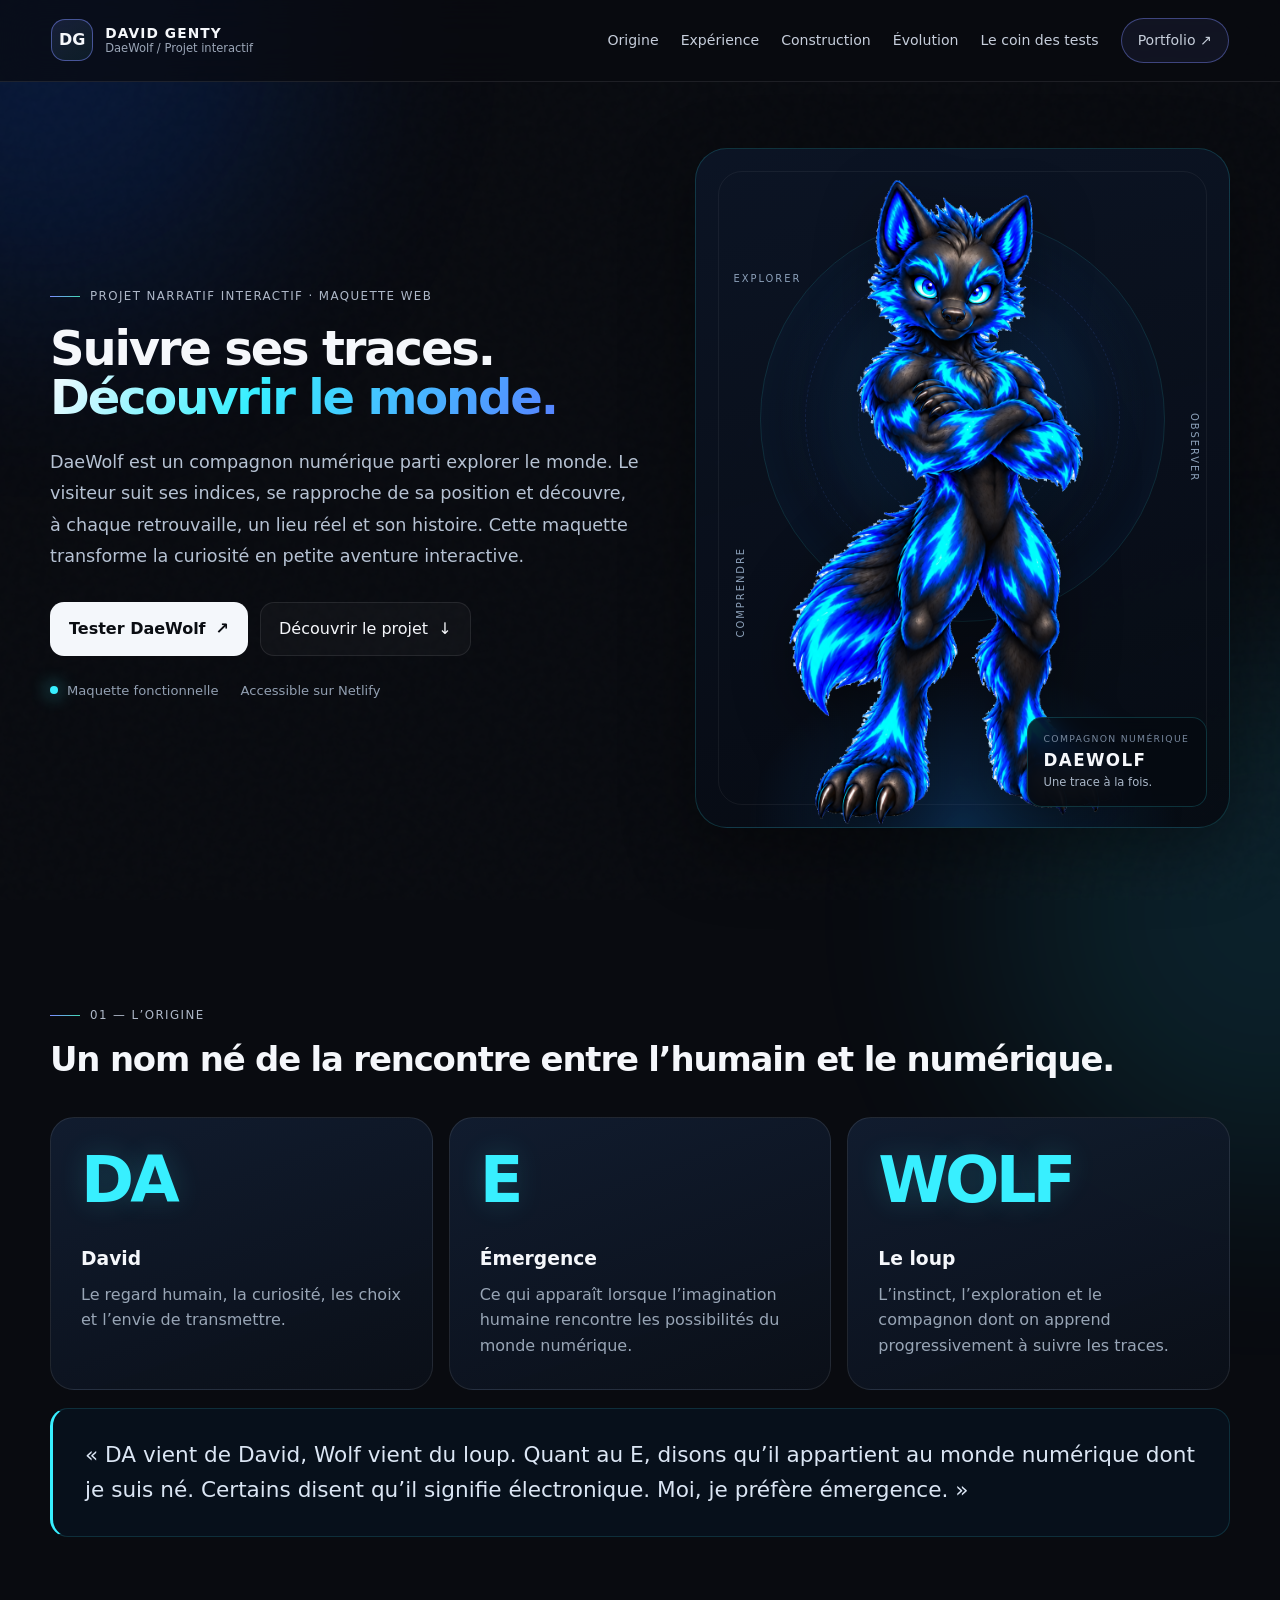
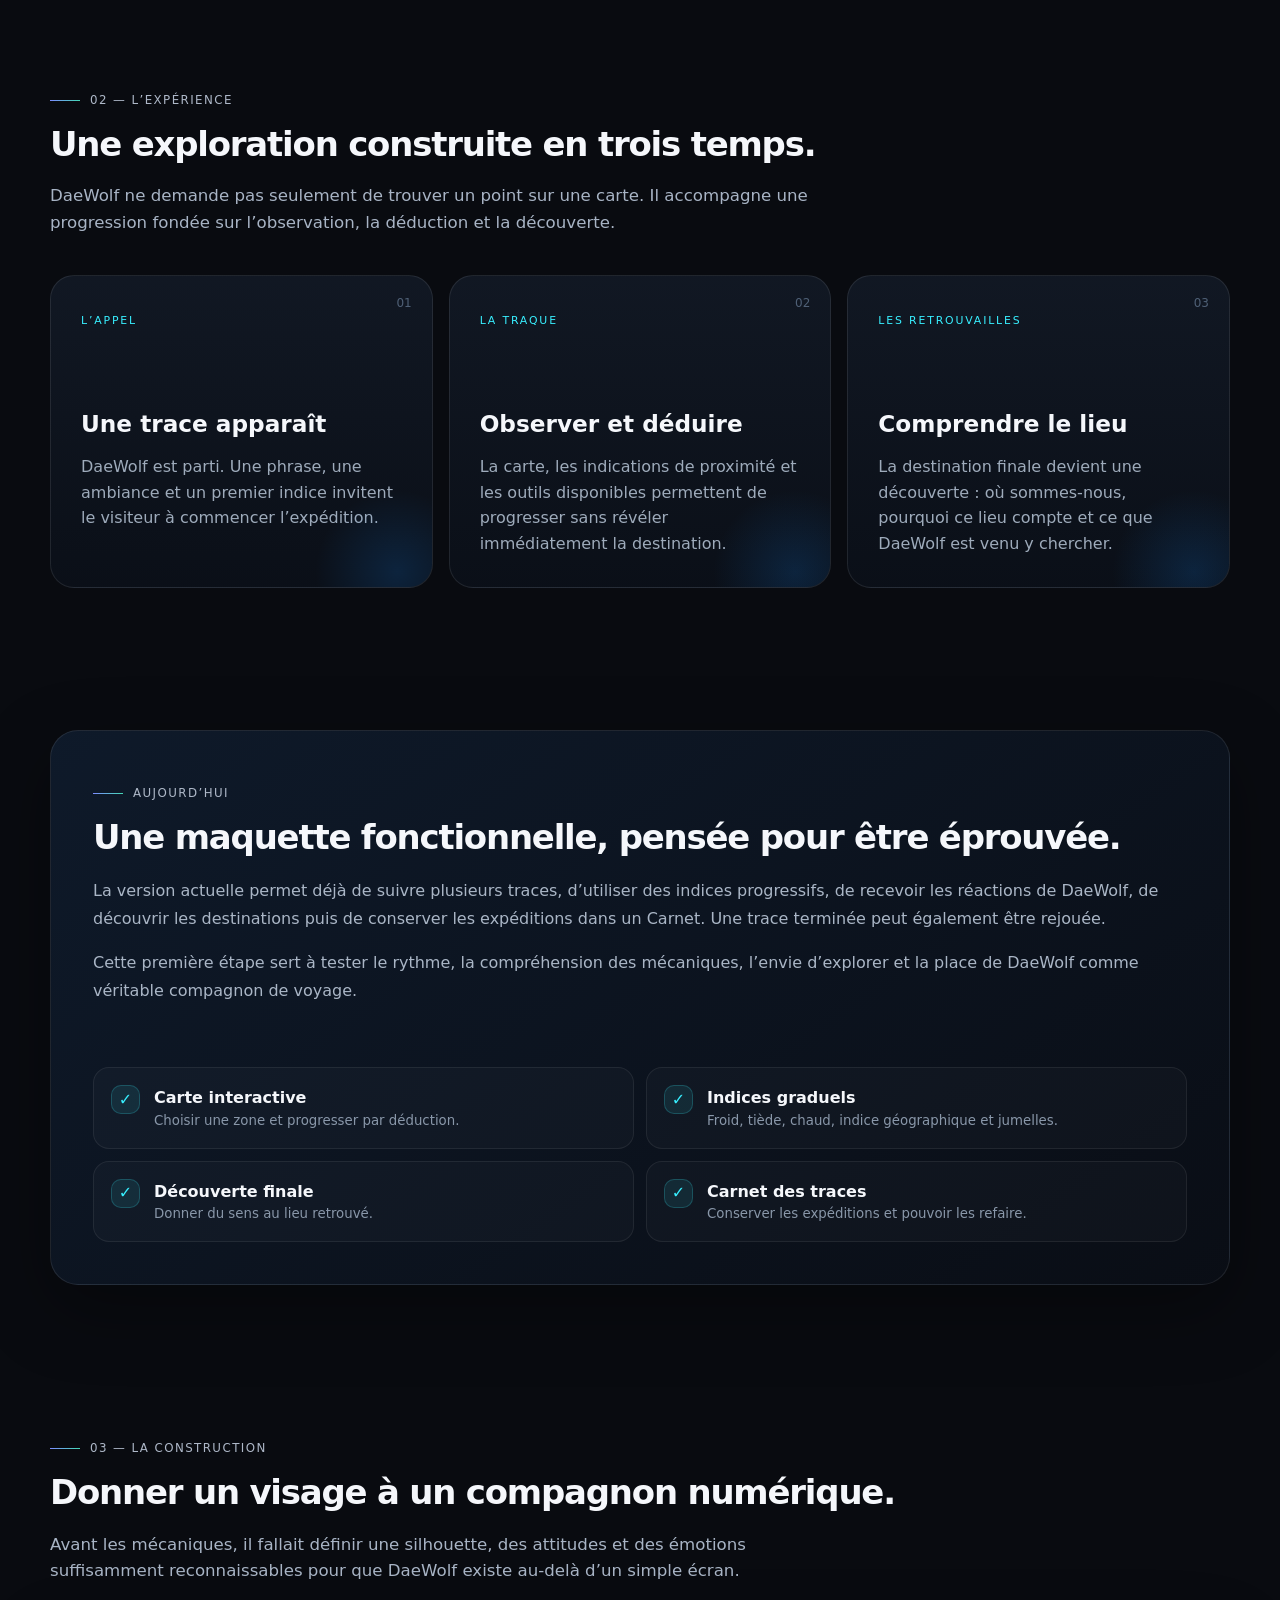
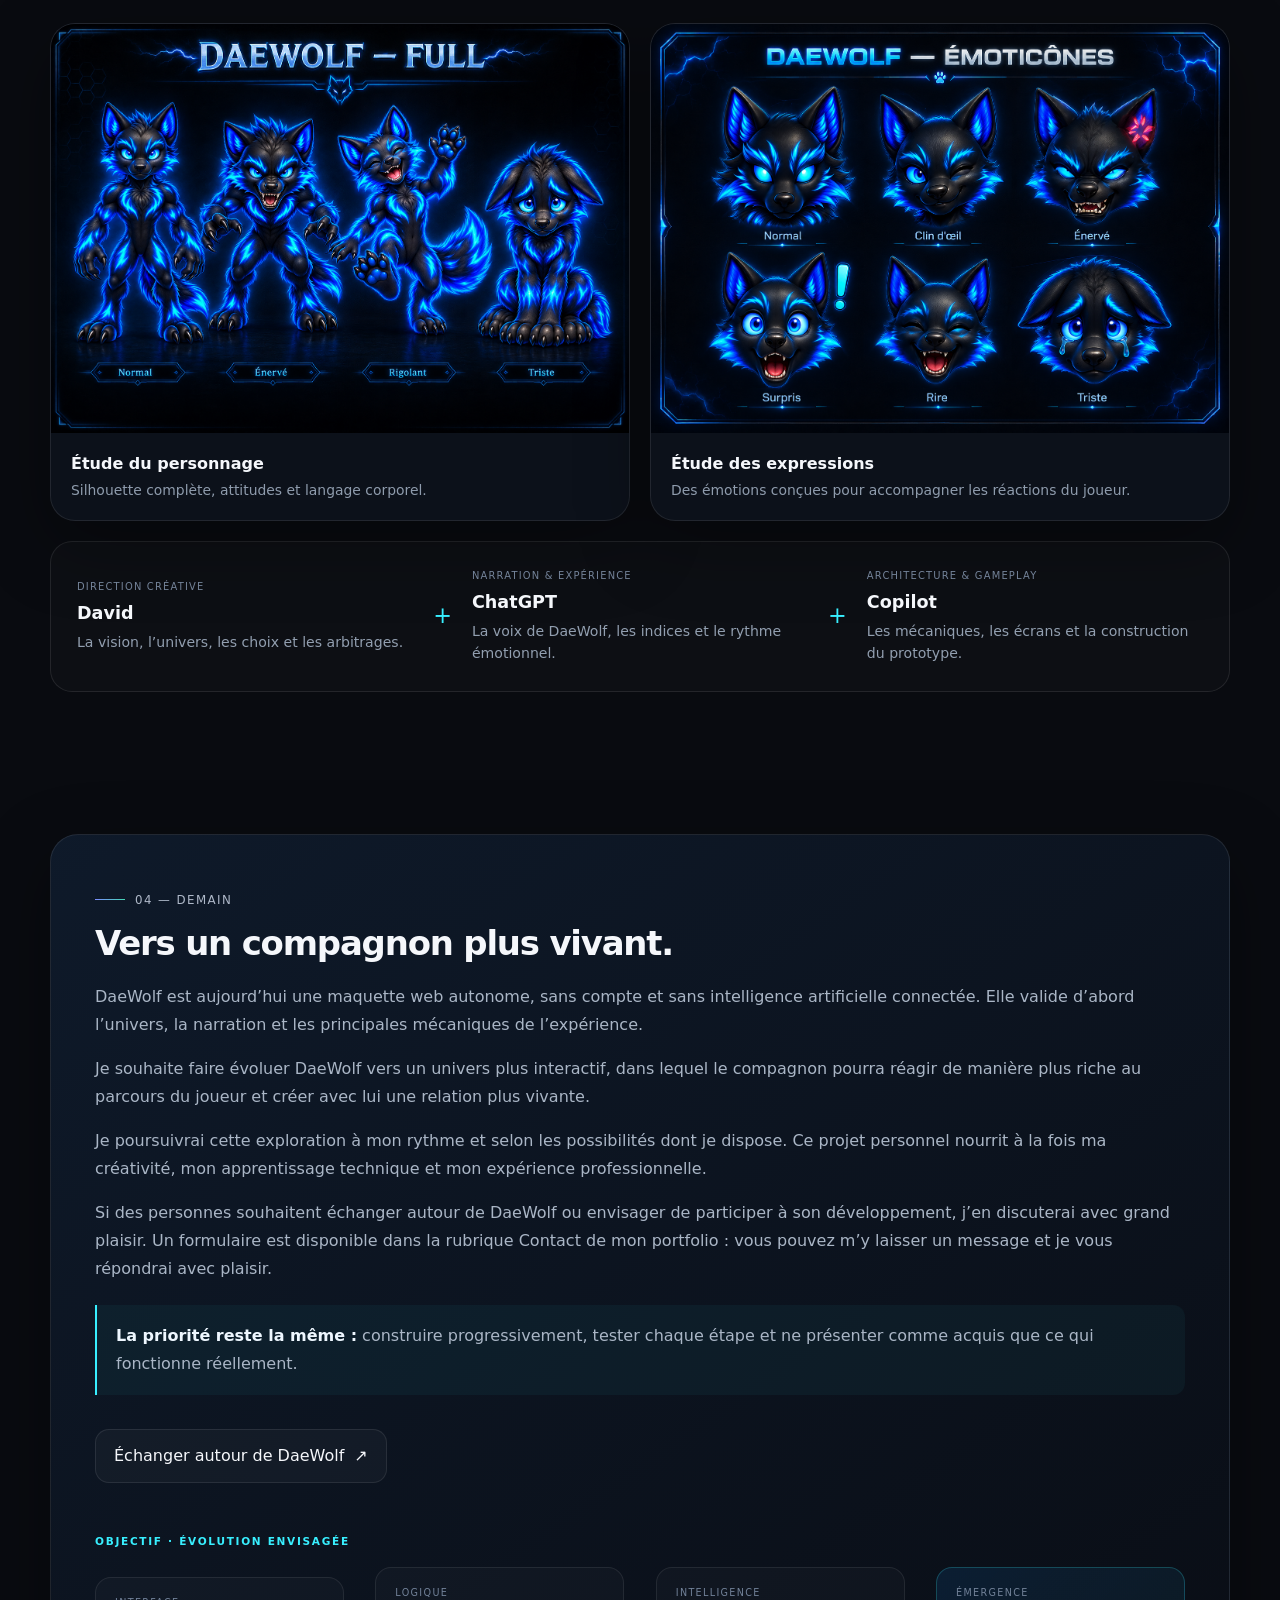
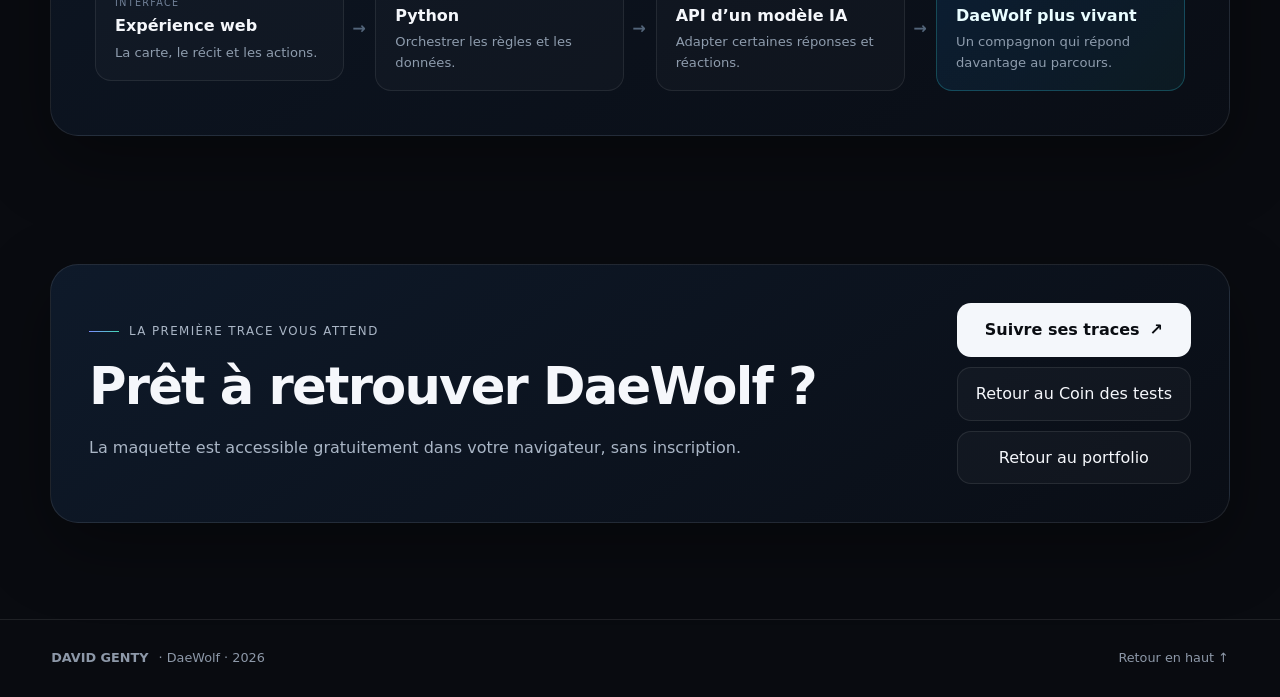
==== daewolf/index.html @ bb92fed7 "Ajoute la présentation complète de DaeWolf" ====
<!DOCTYPE html>
<html lang="fr">
<head>
  <meta charset="UTF-8" />
  <meta name="viewport" content="width=device-width, initial-scale=1.0" />
  <meta name="description" content="DaeWolf — expérience narrative interactive imaginée par David Genty : suivre les traces d’un compagnon numérique pour découvrir le monde." />
  <meta name="theme-color" content="#090b10" />
  <title>DaeWolf — Une expérience narrative interactive</title>
  <link rel="stylesheet" href="../styles.css" />
  <link rel="stylesheet" href="daewolf.css" />
</head>
<body class="daewolf-page">
  <div class="ambient ambient-one" aria-hidden="true"></div>
  <div class="ambient ambient-two" aria-hidden="true"></div>
  <div class="noise" aria-hidden="true"></div>

  <header class="site-header" id="top">
    <a class="brand" href="../index.html" aria-label="Retour au portfolio de David Genty">
      <span class="brand-mark">DG</span>
      <span class="brand-copy">
        <strong>DAVID GENTY</strong>
        <small>DaeWolf / Projet interactif</small>
      </span>
    </a>

    <button class="nav-toggle" aria-label="Ouvrir le menu" aria-expanded="false">
      <span></span><span></span>
    </button>

    <nav class="main-nav" aria-label="Navigation de la page DaeWolf">
      <a href="#origine">Origine</a>
      <a href="#experience">Expérience</a>
      <a href="#construction">Construction</a>
      <a href="#evolution">Évolution</a>
      <a href="../le-coin-des-tests.html">Le coin des tests</a>
      <a class="nav-cta" href="../index.html">Portfolio ↗</a>
    </nav>
  </header>

  <main>
    <section class="dw-hero section-shell" aria-labelledby="dw-title">
      <div class="dw-hero-copy reveal">
        <p class="eyebrow"><span></span> Projet narratif interactif · Maquette web</p>
        <h1 id="dw-title">Suivre ses traces.<br /><em>Découvrir le monde.</em></h1>
        <p class="dw-lead">
          DaeWolf est un compagnon numérique parti explorer le monde. Le visiteur suit ses indices,
          se rapproche de sa position et découvre, à chaque retrouvaille, un lieu réel et son histoire.
          Cette maquette transforme la curiosité en petite aventure interactive.
        </p>
        <div class="dw-actions">
          <a class="button button-primary" href="https://daewolf.netlify.app/" target="_blank" rel="noopener noreferrer">Tester DaeWolf <span>↗</span></a>
          <a class="button button-ghost" href="#origine">Découvrir le projet <span>↓</span></a>
        </div>
        <div class="dw-status" aria-label="État du projet">
          <span><i></i> Maquette fonctionnelle</span>
          <span>Accessible sur Netlify</span>
        </div>
      </div>

      <div class="dw-portrait-wrap reveal" aria-label="DaeWolf, compagnon numérique du projet">
        <div class="dw-orbit" aria-hidden="true"></div>
        <span class="dw-word word-one">EXPLORER</span>
        <span class="dw-word word-two">OBSERVER</span>
        <span class="dw-word word-three">COMPRENDRE</span>
        <img src="images/daewolf-portrait.png" alt="DaeWolf debout, les bras croisés, regardant le visiteur avec assurance" />
        <div class="dw-id-card">
          <small>COMPAGNON NUMÉRIQUE</small>
          <strong>DAEWOLF</strong>
          <span>Une trace à la fois.</span>
        </div>
      </div>
    </section>

    <section class="section-shell dw-section" id="origine">
      <div class="dw-heading reveal">
        <p class="eyebrow"><span></span> 01 — L’origine</p>
        <h2>Un nom né de la rencontre entre l’humain et le numérique.</h2>
      </div>

      <div class="origin-grid reveal">
        <article class="origin-card">
          <span class="origin-letter">DA</span>
          <h3>David</h3>
          <p>Le regard humain, la curiosité, les choix et l’envie de transmettre.</p>
        </article>
        <article class="origin-card">
          <span class="origin-letter">E</span>
          <h3>Émergence</h3>
          <p>Ce qui apparaît lorsque l’imagination humaine rencontre les possibilités du monde numérique.</p>
        </article>
        <article class="origin-card">
          <span class="origin-letter">WOLF</span>
          <h3>Le loup</h3>
          <p>L’instinct, l’exploration et le compagnon dont on apprend progressivement à suivre les traces.</p>
        </article>
      </div>

      <blockquote class="origin-quote reveal">
        « DA vient de David, Wolf vient du loup. Quant au E, disons qu’il appartient au monde numérique dont je suis né.
        Certains disent qu’il signifie électronique. Moi, je préfère émergence. »
      </blockquote>
    </section>

    <section class="section-shell dw-section" id="experience">
      <div class="dw-heading reveal">
        <p class="eyebrow"><span></span> 02 — L’expérience</p>
        <h2>Une exploration construite en trois temps.</h2>
        <p>DaeWolf ne demande pas seulement de trouver un point sur une carte. Il accompagne une progression fondée sur l’observation, la déduction et la découverte.</p>
      </div>

      <div class="journey-grid">
        <article class="journey-card reveal">
          <span class="journey-index">01</span>
          <small>L’APPEL</small>
          <h3>Une trace apparaît</h3>
          <p>DaeWolf est parti. Une phrase, une ambiance et un premier indice invitent le visiteur à commencer l’expédition.</p>
        </article>
        <article class="journey-card reveal">
          <span class="journey-index">02</span>
          <small>LA TRAQUE</small>
          <h3>Observer et déduire</h3>
          <p>La carte, les indications de proximité et les outils disponibles permettent de progresser sans révéler immédiatement la destination.</p>
        </article>
        <article class="journey-card reveal">
          <span class="journey-index">03</span>
          <small>LES RETROUVAILLES</small>
          <h3>Comprendre le lieu</h3>
          <p>La destination finale devient une découverte : où sommes-nous, pourquoi ce lieu compte et ce que DaeWolf est venu y chercher.</p>
        </article>
      </div>
    </section>

    <section class="section-shell dw-section current-section">
      <div class="current-panel reveal">
        <div class="current-copy">
          <p class="eyebrow"><span></span> Aujourd’hui</p>
          <h2>Une maquette fonctionnelle, pensée pour être éprouvée.</h2>
          <p>
            La version actuelle permet déjà de suivre plusieurs traces, d’utiliser des indices progressifs,
            de recevoir les réactions de DaeWolf, de découvrir les destinations puis de conserver les expéditions dans un Carnet.
            Une trace terminée peut également être rejouée.
          </p>
          <p>
            Cette première étape sert à tester le rythme, la compréhension des mécaniques, l’envie d’explorer
            et la place de DaeWolf comme véritable compagnon de voyage.
          </p>
        </div>
        <ul class="feature-list" aria-label="Fonctionnalités actuelles">
          <li><span>✓</span><div><strong>Carte interactive</strong><small>Choisir une zone et progresser par déduction.</small></div></li>
          <li><span>✓</span><div><strong>Indices graduels</strong><small>Froid, tiède, chaud, indice géographique et jumelles.</small></div></li>
          <li><span>✓</span><div><strong>Découverte finale</strong><small>Donner du sens au lieu retrouvé.</small></div></li>
          <li><span>✓</span><div><strong>Carnet des traces</strong><small>Conserver les expéditions et pouvoir les refaire.</small></div></li>
        </ul>
      </div>
    </section>

    <section class="section-shell dw-section" id="construction">
      <div class="dw-heading reveal">
        <p class="eyebrow"><span></span> 03 — La construction</p>
        <h2>Donner un visage à un compagnon numérique.</h2>
        <p>Avant les mécaniques, il fallait définir une silhouette, des attitudes et des émotions suffisamment reconnaissables pour que DaeWolf existe au-delà d’un simple écran.</p>
      </div>

      <div class="art-grid">
        <figure class="art-card reveal">
          <img src="images/daewolf-planche-full.png" alt="Planche complète de DaeWolf présentant ses attitudes normale, énervée, riante et triste" loading="lazy" />
          <figcaption><strong>Étude du personnage</strong><span>Silhouette complète, attitudes et langage corporel.</span></figcaption>
        </figure>
        <figure class="art-card reveal">
          <img src="images/daewolf-planche-emoticones.png" alt="Planche des expressions de DaeWolf" loading="lazy" />
          <figcaption><strong>Étude des expressions</strong><span>Des émotions conçues pour accompagner les réactions du joueur.</span></figcaption>
        </figure>
      </div>

      <div class="method-panel reveal">
        <div>
          <small>DIRECTION CRÉATIVE</small>
          <strong>David</strong>
          <p>La vision, l’univers, les choix et les arbitrages.</p>
        </div>
        <span>+</span>
        <div>
          <small>NARRATION & EXPÉRIENCE</small>
          <strong>ChatGPT</strong>
          <p>La voix de DaeWolf, les indices et le rythme émotionnel.</p>
        </div>
        <span>+</span>
        <div>
          <small>ARCHITECTURE & GAMEPLAY</small>
          <strong>Copilot</strong>
          <p>Les mécaniques, les écrans et la construction du prototype.</p>
        </div>
      </div>
    </section>

    <section class="section-shell dw-section" id="evolution">
      <div class="future-panel reveal">
        <div class="future-copy">
          <p class="eyebrow"><span></span> 04 — Demain</p>
          <h2>Vers un compagnon plus vivant.</h2>
          <p>
            DaeWolf est aujourd’hui une maquette web autonome, sans compte et sans intelligence artificielle connectée.
            Elle valide d’abord l’univers, la narration et les principales mécaniques de l’expérience.
          </p>
          <p>
            Je souhaite faire évoluer DaeWolf vers un univers plus interactif, dans lequel le compagnon pourra réagir de manière plus riche
            au parcours du joueur et créer avec lui une relation plus vivante.
          </p>
          <p>
            Je poursuivrai cette exploration à mon rythme et selon les possibilités dont je dispose. Ce projet personnel nourrit à la fois
            ma créativité, mon apprentissage technique et mon expérience professionnelle.
          </p>
          <p>
            Si des personnes souhaitent échanger autour de DaeWolf ou envisager de participer à son développement,
            j’en discuterai avec grand plaisir. Un formulaire est disponible dans la rubrique Contact de mon portfolio :
            vous pouvez m’y laisser un message et je vous répondrai avec plaisir.
          </p>
          <p class="honesty-note"><strong>La priorité reste la même :</strong> construire progressivement, tester chaque étape et ne présenter comme acquis que ce qui fonctionne réellement.</p>
          <a class="button button-ghost future-contact" href="../index.html#contact">Échanger autour de DaeWolf <span>↗</span></a>
        </div>

        <div class="future-flow" aria-label="Évolution technique envisagée">
          <p class="future-flow-label">OBJECTIF · ÉVOLUTION ENVISAGÉE</p>
          <div class="future-node"><small>INTERFACE</small><strong>Expérience web</strong><span>La carte, le récit et les actions.</span></div>
          <b>↓</b>
          <div class="future-node"><small>LOGIQUE</small><strong>Python</strong><span>Orchestrer les règles et les données.</span></div>
          <b>↓</b>
          <div class="future-node"><small>INTELLIGENCE</small><strong>API d’un modèle IA</strong><span>Adapter certaines réponses et réactions.</span></div>
          <b>↓</b>
          <div class="future-node accent-node"><small>ÉMERGENCE</small><strong>DaeWolf plus vivant</strong><span>Un compagnon qui répond davantage au parcours.</span></div>
        </div>
      </div>
    </section>

    <section class="section-shell dw-cta-section">
      <div class="dw-cta reveal">
        <div>
          <p class="eyebrow"><span></span> La première trace vous attend</p>
          <h2>Prêt à retrouver DaeWolf&nbsp;?</h2>
          <p>La maquette est accessible gratuitement dans votre navigateur, sans inscription.</p>
        </div>
        <div class="dw-cta-actions">
          <a class="button button-primary" href="https://daewolf.netlify.app/" target="_blank" rel="noopener noreferrer">Suivre ses traces <span>↗</span></a>
          <a class="button button-ghost" href="../le-coin-des-tests.html">Retour au Coin des tests</a>
          <a class="button button-ghost" href="../index.html">Retour au portfolio</a>
        </div>
      </div>
    </section>
  </main>

  <footer class="site-footer">
    <div><strong>DAVID GENTY</strong><span>· DaeWolf · 2026</span></div>
    <a href="#top">Retour en haut ↑</a>
  </footer>

  <script src="../script.js"></script>
</body>
</html>
---- styles.css ----
:root{--bg:#090b10;--panel:#11151d;--panel2:#151b25;--text:#f5f7fb;--muted:#9ba6b7;--line:rgba(255,255,255,.09);--accent:#7c8cff;--mint:#44d7b6;--lime:#d6ff6b;--shadow:0 24px 70px rgba(0,0,0,.35);--radius:24px}
*{box-sizing:border-box}html{scroll-behavior:smooth}body{margin:0;background:var(--bg);color:var(--text);font-family:Inter,ui-sans-serif,system-ui,-apple-system,BlinkMacSystemFont,"Segoe UI",sans-serif;line-height:1.6;overflow-x:hidden}a{color:inherit;text-decoration:none}button{font:inherit}.ambient{position:fixed;width:42vw;height:42vw;border-radius:50%;filter:blur(110px);opacity:.13;pointer-events:none;z-index:-2}.ambient-one{background:var(--accent);top:-18vw;left:-18vw}.ambient-two{background:var(--mint);right:-20vw;bottom:-22vw}.noise{position:fixed;inset:0;pointer-events:none;z-index:-1;opacity:.035;background-image:url("data:image/svg+xml,%3Csvg viewBox='0 0 140 140' xmlns='http://www.w3.org/2000/svg'%3E%3Cfilter id='n'%3E%3CfeTurbulence type='fractalNoise' baseFrequency='.8' numOctaves='3' stitchTiles='stitch'/%3E%3C/filter%3E%3Crect width='100%25' height='100%25' filter='url(%23n)' opacity='.5'/%3E%3C/svg%3E")}.site-header{position:sticky;top:0;z-index:50;display:flex;align-items:center;justify-content:space-between;padding:18px clamp(20px,4vw,64px);background:rgba(9,11,16,.72);backdrop-filter:blur(18px);border-bottom:1px solid var(--line)}.brand{display:flex;gap:12px;align-items:center}.brand-mark{display:grid;place-items:center;width:42px;height:42px;border:1px solid rgba(124,140,255,.5);border-radius:14px;background:linear-gradient(145deg,rgba(124,140,255,.14),rgba(68,215,182,.08));font-weight:800}.brand-copy{display:flex;flex-direction:column;line-height:1.2}.brand-copy strong{font-size:.86rem;letter-spacing:.08em}.brand-copy small{font-size:.72rem;color:var(--muted)}.main-nav{display:flex;align-items:center;gap:22px}.main-nav a{font-size:.88rem;color:#c6cedb}.main-nav a:hover{color:#fff}.nav-cta{padding:10px 16px;border:1px solid rgba(124,140,255,.42);border-radius:999px;background:rgba(124,140,255,.08)}.nav-toggle{display:none;background:none;border:0;padding:8px}.nav-toggle span{display:block;width:24px;height:2px;background:#fff;margin:5px}.section-shell{width:min(1180px,calc(100% - 40px));margin:0 auto;padding:96px 0}.hero{min-height:calc(100vh - 80px);display:grid;grid-template-columns:1.02fr .98fr;gap:64px;align-items:center}.eyebrow{display:flex;align-items:center;gap:10px;color:#aeb8c8;text-transform:uppercase;letter-spacing:.12em;font-size:.74rem}.eyebrow>span{width:30px;height:1px;background:linear-gradient(90deg,var(--accent),var(--mint))}.hero h1,.section-heading h2,.contact-panel h2{font-size:clamp(2.8rem,6vw,6rem);line-height:.96;letter-spacing:-.055em;margin:18px 0 24px}.hero h1 em{font-style:normal;color:var(--lime)}.hero-intro,.profile-copy p,.tools-intro p,.vision-note{color:#aeb8c8;font-size:1.05rem}.hero-intro strong,.profile-copy strong{color:#fff}.hero-actions{display:flex;gap:12px;margin:30px 0}.button{display:inline-flex;align-items:center;justify-content:center;gap:10px;padding:13px 18px;border-radius:14px;border:1px solid var(--line);cursor:pointer}.button-primary{background:#f4f7fb;color:#0a0d12;font-weight:700}.button-ghost{background:rgba(255,255,255,.03)}.availability{display:flex;align-items:center;gap:9px;color:#9da8b8;font-size:.9rem}.status-dot,.system-dot{width:8px;height:8px;border-radius:50%;background:var(--mint);box-shadow:0 0 18px var(--mint)}.workflow-card,.quote-card,.vision-panel,.contact-panel,.profile-card,.method-card,.tools-layout,.timeline,.system-window,.skills-console,.training-node,.extra-grid article{background:linear-gradient(180deg,rgba(19,24,33,.92),rgba(13,17,24,.92));border:1px solid var(--line);box-shadow:var(--shadow)}.workflow-card{position:relative;height:560px;border-radius:28px;overflow:hidden}.workflow-topline,.system-bar{display:flex;justify-content:space-between;align-items:center;padding:16px 20px;border-bottom:1px solid var(--line);font-size:.77rem;color:#9da7b8;text-transform:uppercase;letter-spacing:.08em}.live-pill{display:flex;align-items:center;gap:7px;padding:5px 9px;border:1px solid rgba(68,215,182,.25);border-radius:999px}.live-pill i{width:7px;height:7px;background:var(--mint);border-radius:50%}.workflow-lines{position:absolute;inset:48px 0 0;width:100%;height:calc(100% - 48px)}.flow-path{fill:none;stroke:url(#pathGradient);stroke-width:2.2;opacity:.7;stroke-dasharray:8 10;animation:dash 9s linear infinite}.pulse-dot{fill:var(--lime);filter:url(#glow)}@keyframes dash{to{stroke-dashoffset:-180}}.node{position:absolute;width:145px;padding:12px;border-radius:16px;background:rgba(10,13,19,.92);border:1px solid rgba(255,255,255,.12);box-shadow:0 12px 30px rgba(0,0,0,.28)}.node small,.node-index{display:block;color:#7f8a9a;font-size:.65rem;text-transform:uppercase;letter-spacing:.08em}.node strong{display:block;margin:4px 0;font-size:.95rem}.node p{margin:0;color:#9fa9b9;font-size:.72rem;line-height:1.35}.node-need{left:5%;top:16%}.node-nocode{left:39%;top:39%}.node-ai{right:5%;top:16%}.node-impact{left:39%;bottom:13%}.flow-caption{position:absolute;bottom:20px;left:20px;right:20px;display:flex;justify-content:center;gap:11px;color:#8f99a8;font-size:.7rem;letter-spacing:.12em}.statement-strip,.cv-ticker{overflow:hidden;border-block:1px solid var(--line);background:rgba(255,255,255,.018)}.marquee-track,.cv-ticker-track{width:max-content;display:flex;align-items:center;gap:20px;padding:14px 0;animation:marquee 30s linear infinite;color:#aeb7c5;font-size:.76rem;letter-spacing:.14em}.marquee-track i,.cv-ticker-track i{width:5px;height:5px;border-radius:50%;background:var(--mint)}@keyframes marquee{to{transform:translateX(-50%)}}.split-section{display:grid;grid-template-columns:.8fr 1.2fr;gap:70px}.section-heading h2{font-size:clamp(2.4rem,5vw,4.9rem)}.section-heading.compact{margin-bottom:35px}.quote-card{margin-top:30px;padding:28px;border-radius:20px}.quote-mark{font-size:2rem;color:var(--lime)}.method-grid{display:grid;grid-template-columns:repeat(4,1fr);gap:16px}.method-card{position:relative;padding:28px;border-radius:20px;min-height:240px}.card-number{position:absolute;right:18px;top:16px;color:#6f7a8a;font-size:.72rem}.method-icon{width:42px;height:42px;display:grid;place-items:center;border-radius:13px;background:rgba(124,140,255,.12);border:1px solid rgba(124,140,255,.3);font-size:1.2rem}.method-card h3{margin:28px 0 8px}.method-card p{color:#9ea8b8}.tools-layout{display:grid;grid-template-columns:.8fr 1.2fr;gap:35px;padding:30px;border-radius:24px}.legend{display:flex;gap:18px;flex-wrap:wrap;margin-top:24px;font-size:.75rem;color:#98a3b4}.level{display:inline-block;width:8px;height:8px;border-radius:50%;margin-right:5px}.level.practiced{background:var(--mint)}.level.studied{background:var(--accent)}.level.explored{background:#6c7481}.tool-cloud{display:flex;flex-wrap:wrap;gap:10px;align-content:flex-start}.tool-chip{border:1px solid var(--line);background:#0d1118;color:#f0f3f8;padding:12px 14px;border-radius:999px}.tool-chip small{color:#7f8999;margin-left:7px}.tool-chip.practiced{border-color:rgba(68,215,182,.32)}.tool-chip.studied{border-color:rgba(124,140,255,.32)}.timeline{border-radius:24px;padding:8px 28px}.timeline-row{display:grid;grid-template-columns:150px 24px 1fr;gap:20px;padding:28px 0;border-bottom:1px solid var(--line)}.timeline-row:last-child{border-bottom:0}.timeline-date{color:#8e99a9;font-size:.9rem}.timeline-dot{position:relative}.timeline-dot:before{content:"";position:absolute;top:7px;left:6px;width:10px;height:10px;border-radius:50%;background:var(--accent);box-shadow:0 0 20px rgba(124,140,255,.55)}.timeline-dot:after{content:"";position:absolute;top:20px;left:10px;bottom:-35px;width:1px;background:var(--line)}.timeline-row:last-child .timeline-dot:after{display:none}.timeline-label{color:var(--mint);font-size:.68rem;letter-spacing:.11em;text-transform:uppercase}.timeline-content h3{margin:4px 0}.timeline-content p{margin:7px 0 0;color:#9ea8b7}.vision-panel{padding:42px;border-radius:26px}.vision-panel blockquote{font-size:clamp(1.7rem,3vw,3.1rem);line-height:1.15;letter-spacing:-.03em;margin:18px 0}.contact-panel{display:grid;grid-template-columns:1fr 1fr;gap:40px;padding:38px;border-radius:26px}.contact-panel h2{font-size:clamp(2.3rem,4vw,4rem)}.contact-actions,.contact-data{display:flex;flex-direction:column;gap:12px;justify-content:center}.contact-link,.contact-data a{display:flex;align-items:center;gap:14px;padding:16px;border:1px solid var(--line);border-radius:16px;background:rgba(255,255,255,.02)}.contact-link:hover,.contact-data a:hover{border-color:rgba(124,140,255,.42);transform:translateY(-1px)}.contact-icon{width:42px;height:42px;display:grid;place-items:center;border-radius:12px;background:rgba(124,140,255,.1);border:1px solid rgba(124,140,255,.23)}.contact-link span:nth-child(2){display:flex;flex-direction:column;flex:1}.contact-link small{color:#7f8999}.site-footer{display:flex;justify-content:space-between;align-items:center;padding:28px clamp(20px,4vw,64px);border-top:1px solid var(--line);color:#8d98a8;font-size:.8rem}.site-footer div{display:flex;gap:10px}.reveal{opacity:0;transform:translateY(18px);transition:opacity .7s ease,transform .7s ease}.reveal.is-visible{opacity:1;transform:none}
@media(max-width:900px){.main-nav{position:fixed;top:79px;left:16px;right:16px;display:none;flex-direction:column;align-items:stretch;padding:18px;background:#0e1219;border:1px solid var(--line);border-radius:18px;box-shadow:var(--shadow)}.main-nav.open{display:flex}.nav-toggle{display:block}.hero,.split-section,.tools-layout,.contact-panel{grid-template-columns:1fr}.hero{padding-top:50px}.workflow-card{height:520px}.method-grid{grid-template-columns:1fr 1fr}.section-shell{padding:72px 0}.timeline-row{grid-template-columns:105px 20px 1fr}}@media(max-width:620px){.section-shell{width:min(100% - 24px,1180px)}.hero h1{font-size:3.1rem}.method-grid{grid-template-columns:1fr}.workflow-card{height:500px}.node{width:125px}.node-need{left:4%}.node-ai{right:4%}.node-nocode,.node-impact{left:36%}.timeline{padding:4px 15px}.timeline-row{grid-template-columns:1fr}.timeline-dot{display:none}.site-footer{flex-direction:column;gap:8px;align-items:flex-start}}

/* V2.7 — micro-ajustements validés */
.quote-card{padding:24px 28px}
.quote-card .quote-mark{display:block;line-height:.7;margin:0 0 4px}
.quote-card p{margin:0}

.tool-chip.practiced{
  border-color:rgba(68,215,182,.48);
  background:rgba(68,215,182,.09);
}
.tool-chip.practiced small{color:var(--mint)}
.tool-chip.studied{
  border-color:rgba(124,140,255,.48);
  background:rgba(124,140,255,.09);
}
.tool-chip.studied small{color:#aeb7ff}
.tool-chip.explored{
  border-color:rgba(108,116,129,.5);
  background:rgba(108,116,129,.08);
}
.tool-chip.explored small{color:#929aa7}

/* =========================================================
   RESPONSIVE 2026 — optimisation téléphone & tablette
   Ajouts uniquement sous 1024 px : le desktop reste inchangé.
   ========================================================= */
@media (max-width: 1024px) {
  .section-shell { width:min(100% - 36px,1180px); padding:78px 0; }
  .hero { gap:38px; min-height:auto; }
  .hero h1 { font-size:clamp(3.4rem,8vw,5.4rem); }
  .workflow-card { max-width:680px; width:100%; margin-inline:auto; }
  .method-card { min-height:220px; }
  .tools-layout { gap:24px; }
  .contact-panel { gap:28px; }
}

@media (max-width: 900px) {
  .site-header { padding:14px 18px; }
  .brand-mark { width:38px; height:38px; border-radius:12px; }
  .main-nav { top:68px; max-height:calc(100vh - 84px); overflow:auto; }
  .main-nav a { padding:10px 12px; border-radius:10px; }
  .main-nav .nav-cta { text-align:center; }

  .hero { gap:30px; padding-top:34px; }
  .hero-copy { max-width:760px; }
  .hero-visual { margin-top:0 !important; }
  .workflow-card { height:760px !important; }
  .node-need { left:5%; top:12%; }
  .node-ai { right:5%; top:12%; }
  .node-nocode { left:50% !important; transform:translateX(-50%); top:265px !important; }
  .node-impact { left:50% !important; transform:translateX(-50%); top:505px !important; bottom:auto !important; }
  .workflow-lines { inset:48px 0 0; height:calc(100% - 48px); }
  .flow-caption { bottom:22px !important; flex-wrap:wrap; row-gap:4px; }

  .split-section { gap:34px; }
  .method-grid { gap:14px; }
  .tools-layout { padding:24px; }
  .timeline { padding:8px 22px; }
  .vision-panel, .contact-panel { padding:30px; }
}

@media (max-width: 700px) {
  .section-shell { width:min(100% - 28px,1180px); padding:62px 0; }
  .hero { padding-top:28px; }
  .hero h1 { font-size:clamp(2.75rem,13vw,4.1rem); line-height:.98; }
  .hero-intro,.profile-copy p,.tools-intro p,.vision-note { font-size:1rem; }
  .hero-actions { flex-direction:column; align-items:stretch; }
  .hero-actions .button { width:100%; }
  .availability { align-items:flex-start; }

  .workflow-card { height:auto !important; min-height:0; padding-bottom:18px; overflow:visible; }
  .workflow-lines { display:none; }
  .workflow-topline { padding:13px 15px; }
  .node { position:relative !important; inset:auto !important; transform:none !important; width:auto; margin:12px 14px 0; }
  .node-need,.node-ai,.node-nocode,.node-impact { left:auto !important; right:auto !important; top:auto !important; bottom:auto !important; }
  .flow-caption { position:relative !important; inset:auto !important; margin:18px 14px 0; padding-top:14px; border-top:1px solid var(--line); justify-content:center; }

  .method-grid { grid-template-columns:1fr; }
  .method-card { min-height:0; padding:24px; }
  .tools-layout { padding:20px; }
  .tool-cloud { gap:8px; }
  .tool-chip { flex:1 1 calc(50% - 8px); text-align:left; border-radius:14px; }
  .tool-chip small { display:block; margin:2px 0 0; }

  .timeline { padding:4px 18px; }
  .timeline-row { grid-template-columns:1fr; gap:7px; padding:24px 0; }
  .timeline-dot { display:none; }
  .timeline-date { color:#c2cad6; font-weight:650; }
  .vision-panel blockquote { font-size:clamp(1.55rem,7vw,2.35rem); }
  .contact-panel { padding:24px; }
  .contact-link { min-width:0; }
  .contact-link strong { overflow-wrap:anywhere; }
}

@media (max-width: 430px) {
  .section-shell { width:min(100% - 22px,1180px); padding:54px 0; }
  .site-header { padding-inline:12px; }
  .brand-copy strong { font-size:.78rem; }
  .brand-copy small { font-size:.66rem; }
  .eyebrow { font-size:.66rem; letter-spacing:.09em; }
  .hero h1 { font-size:clamp(2.55rem,14vw,3.45rem); }
  .section-heading h2,.contact-panel h2 { font-size:clamp(2.1rem,11vw,3rem); }
  .statement-strip { margin-top:8px; }
  .quote-card { padding:20px; }
  .tools-layout { padding:16px; }
  .tool-chip { flex-basis:100%; width:100%; }
  .vision-panel { padding:24px 20px; }
  .contact-panel { padding:20px; }
  .contact-icon { width:38px; height:38px; flex:0 0 38px; }
  .site-footer { padding-inline:14px; }
}

/* Refonte locale — accueil panoramique */
.hero{
  min-height:auto;
  grid-template-columns:1fr;
  gap:30px;
  align-items:start;
  padding-top:72px;
  padding-bottom:68px;
}
.hero-copy{max-width:none}
.hero h1{
  max-width:1180px;
  font-size:clamp(3.2rem,6.4vw,5.5rem);
  line-height:.95;
}
.hero-intro{max-width:930px}
.hero-actions{margin:24px 0 0}
.hero-visual{width:100%;margin-top:2px}
.workflow-card{
  width:100%;
  max-width:none;
  height:310px;
  margin:0;
}
.workflow-lines{inset:48px 0 0;height:calc(100% - 48px)}
.node{width:190px;top:35%}
.node-need{left:2.5%}
.node-nocode{left:27.5%}
.node-ai{left:50.9%;right:auto;width:225px}
.node-ai strong{white-space:nowrap}
.node-impact{left:77%;bottom:auto}
.flow-caption{bottom:14px}

@media (max-width:900px) and (min-width:701px){
  .hero{gap:26px;padding-top:44px;padding-bottom:54px}
  .hero h1{font-size:clamp(3.1rem,7.4vw,4.7rem)}
  .workflow-card{height:290px !important;max-width:none}
  .node{width:160px;top:34% !important}
  .node-need{left:2% !important}
  .node-nocode{left:26.5% !important;transform:none !important}
  .node-ai{left:49% !important;right:auto !important;width:180px}
  .node-impact{left:75.5% !important;bottom:auto !important;transform:none !important}
}

@media (max-width:700px){
  .hero{gap:26px;padding-top:28px;padding-bottom:52px}
  .hero h1{font-size:clamp(2.75rem,13vw,4.1rem)}
  .workflow-card{height:auto !important;max-width:680px;margin-inline:auto;padding-bottom:18px;overflow:visible}
  .workflow-lines{display:none}
  .node{position:relative !important;inset:auto !important;transform:none !important;width:auto;margin:12px 14px 0}
  .node-need,.node-ai,.node-nocode,.node-impact{left:auto !important;right:auto !important;top:auto !important;bottom:auto !important}
  .flow-caption{position:relative !important;inset:auto !important;margin:18px 14px 0;padding-top:14px;border-top:1px solid var(--line)}
}
---- daewolf/daewolf.css ----
.daewolf-page{--wolf-blue:#168cff;--wolf-cyan:#38efff;--wolf-deep:#06152b}
.daewolf-page .ambient-one{background:#075cff;opacity:.17}.daewolf-page .ambient-two{background:#20d6ff;opacity:.11}
.dw-hero{min-height:calc(100vh - 79px);display:grid;grid-template-columns:1.05fr .95fr;gap:54px;align-items:center;padding-top:62px;padding-bottom:70px}
.dw-hero-copy{position:relative;z-index:2}.dw-hero h1{max-width:780px;margin:18px 0 25px;font-size:clamp(2.45rem,3.75vw,3.45rem);line-height:1.02;letter-spacing:-.045em;white-space:nowrap}.dw-hero h1 em{font-style:normal;background:linear-gradient(120deg,#f7fbff 0%,var(--wolf-cyan) 40%,#5682ff 100%);-webkit-background-clip:text;background-clip:text;color:transparent}.dw-lead{max-width:720px;color:#b6c2d3;font-size:1.1rem;line-height:1.78}.dw-actions{display:flex;flex-wrap:wrap;gap:12px;margin-top:30px}.dw-status{display:flex;flex-wrap:wrap;gap:10px 22px;margin-top:24px;color:#929fb1;font-size:.82rem}.dw-status span{display:flex;align-items:center;gap:9px}.dw-status i{width:8px;height:8px;border-radius:50%;background:var(--wolf-cyan);box-shadow:0 0 18px var(--wolf-cyan)}
.dw-portrait-wrap{position:relative;min-height:680px;display:grid;place-items:end center;border-radius:32px;overflow:hidden;background:radial-gradient(circle at 50% 38%,rgba(22,140,255,.22),transparent 37%),linear-gradient(165deg,rgba(12,21,38,.96),rgba(7,11,18,.92));border:1px solid rgba(56,239,255,.17);box-shadow:var(--shadow)}.dw-portrait-wrap:before{content:"";position:absolute;inset:22px;border:1px solid rgba(255,255,255,.055);border-radius:24px}.dw-portrait-wrap:after{content:"";position:absolute;left:8%;right:8%;bottom:0;height:25%;background:radial-gradient(ellipse at bottom,rgba(22,140,255,.22),transparent 68%)}.dw-portrait-wrap img{position:relative;z-index:2;width:min(94%,610px);height:650px;object-fit:contain;object-position:center bottom;filter:drop-shadow(0 18px 30px rgba(0,0,0,.38))}.dw-orbit{position:absolute;top:10%;left:12%;right:12%;aspect-ratio:1;border:1px solid rgba(56,239,255,.13);border-radius:50%;box-shadow:0 0 80px rgba(22,140,255,.08) inset}.dw-orbit:before,.dw-orbit:after{content:"";position:absolute;border:1px dashed rgba(86,130,255,.14);border-radius:50%}.dw-orbit:before{inset:11%}.dw-orbit:after{inset:24%}.dw-word{position:absolute;z-index:3;color:#8ca0b9;font-size:.62rem;letter-spacing:.2em}.word-one{left:7%;top:18%}.word-two{right:5%;top:39%;writing-mode:vertical-rl}.word-three{left:7%;bottom:28%;writing-mode:vertical-rl;transform:rotate(180deg)}.dw-id-card{position:absolute;z-index:4;right:22px;bottom:20px;display:flex;flex-direction:column;min-width:180px;padding:14px 16px;border-radius:15px;background:rgba(5,10,18,.83);border:1px solid rgba(56,239,255,.18);backdrop-filter:blur(12px)}.dw-id-card small{color:#77879d;font-size:.58rem;letter-spacing:.14em}.dw-id-card strong{font-size:1.05rem;letter-spacing:.08em}.dw-id-card span{color:#aab7c8;font-size:.72rem}
.dw-section{padding-top:92px;padding-bottom:50px}.dw-heading{max-width:none;margin-bottom:38px}.dw-heading h2,.current-copy h2,.future-copy h2,.dw-cta h2{max-width:none;margin:17px 0 20px;font-size:clamp(1.85rem,2.65vw,2.8rem);line-height:1.08;letter-spacing:-.035em;white-space:nowrap}.dw-heading>p:last-child{max-width:760px;color:#a8b4c5;font-size:1.04rem}
.origin-grid{display:grid;grid-template-columns:repeat(3,1fr);gap:16px}.origin-card{position:relative;min-height:260px;padding:30px;border:1px solid var(--line);border-radius:24px;background:linear-gradient(160deg,rgba(18,30,49,.93),rgba(11,16,25,.95));overflow:hidden}.origin-letter{display:block;margin-bottom:32px;color:var(--wolf-cyan);font-size:clamp(2.8rem,5vw,5.3rem);font-weight:850;line-height:1;letter-spacing:-.06em;text-shadow:0 0 28px rgba(56,239,255,.18)}.origin-card h3{margin:0 0 8px}.origin-card p{margin:0;color:#98a5b6}.origin-quote{margin:18px 0 0;padding:28px 32px;border:1px solid rgba(56,239,255,.14);border-left:3px solid var(--wolf-cyan);border-radius:18px;background:rgba(8,18,31,.82);color:#dbe6f4;font-size:clamp(1.05rem,2vw,1.35rem);line-height:1.65}
.journey-grid{display:grid;grid-template-columns:repeat(3,1fr);gap:16px}.journey-card{position:relative;min-height:300px;padding:30px;border:1px solid var(--line);border-radius:24px;background:linear-gradient(180deg,rgba(18,25,37,.95),rgba(11,16,25,.95));overflow:hidden}.journey-card:after{content:"";position:absolute;right:-50px;bottom:-70px;width:170px;height:170px;border-radius:50%;background:radial-gradient(circle,rgba(22,140,255,.16),transparent 68%)}.journey-index{position:absolute;top:18px;right:20px;color:#4f6076;font-size:.75rem}.journey-card small{color:var(--wolf-cyan);font-size:.68rem;letter-spacing:.17em}.journey-card h3{margin:74px 0 12px;font-size:1.45rem}.journey-card p{margin:0;color:#9eabbb}
.current-panel,.future-panel,.dw-cta{border:1px solid var(--line);border-radius:28px;background:linear-gradient(145deg,rgba(15,27,44,.95),rgba(10,14,22,.96));box-shadow:var(--shadow)}.current-panel{display:grid;grid-template-columns:1fr .9fr;gap:46px;padding:42px}.current-copy p:not(.eyebrow),.future-copy p:not(.eyebrow),.dw-cta p{color:#aab6c6;line-height:1.75}.feature-list{display:grid;gap:12px;margin:0;padding:0;list-style:none}.feature-list li{display:flex;gap:14px;padding:17px;border:1px solid rgba(255,255,255,.07);border-radius:16px;background:rgba(255,255,255,.025)}.feature-list li>span{display:grid;place-items:center;flex:0 0 29px;width:29px;height:29px;border-radius:10px;background:rgba(56,239,255,.09);border:1px solid rgba(56,239,255,.2);color:var(--wolf-cyan)}.feature-list div{display:flex;flex-direction:column}.feature-list small{color:#8997a9;line-height:1.5}
.art-grid{display:grid;grid-template-columns:1fr 1fr;gap:20px}.art-card{margin:0;border:1px solid var(--line);border-radius:25px;overflow:hidden;background:#0c111a;box-shadow:var(--shadow)}.art-card img{display:block;width:100%;aspect-ratio:1491/1055;object-fit:cover}.art-card figcaption{display:flex;flex-direction:column;gap:3px;padding:18px 20px}.art-card figcaption span{color:#8f9cad;font-size:.87rem}.method-panel{display:grid;grid-template-columns:1fr auto 1fr auto 1fr;gap:20px;align-items:center;margin-top:20px;padding:26px;border:1px solid var(--line);border-radius:22px;background:rgba(255,255,255,.02)}.method-panel>div{display:flex;flex-direction:column}.method-panel small{color:#748399;font-size:.62rem;letter-spacing:.12em}.method-panel strong{margin:4px 0;font-size:1.1rem}.method-panel p{margin:0;color:#929fb0;font-size:.88rem}.method-panel>span{color:var(--wolf-cyan);font-size:1.4rem}
.future-panel{display:grid;grid-template-columns:1.12fr .88fr;gap:50px;padding:44px}.honesty-note{margin-top:22px;padding:17px 19px;border-left:2px solid var(--wolf-cyan);background:rgba(56,239,255,.045);border-radius:0 12px 12px 0}.honesty-note strong{color:#eef7ff}.future-contact{margin-top:18px}.future-flow{display:flex;flex-direction:column;justify-content:center;gap:9px}.future-flow-label{grid-column:1/-1;margin:0 0 8px;color:var(--wolf-cyan);font-size:.66rem;font-weight:750;letter-spacing:.16em}.future-flow>b{align-self:center;color:#53657a}.future-node{display:flex;flex-direction:column;padding:17px 19px;border:1px solid rgba(255,255,255,.08);border-radius:16px;background:rgba(255,255,255,.025)}.future-node small{color:#718198;font-size:.6rem;letter-spacing:.14em}.future-node strong{margin:3px 0}.future-node span{color:#8e9cad;font-size:.82rem}.accent-node{border-color:rgba(56,239,255,.22);background:linear-gradient(135deg,rgba(22,140,255,.11),rgba(56,239,255,.055))}.accent-node strong{color:#e9fdff}
.dw-cta-section{padding-top:78px}.dw-cta{display:grid;grid-template-columns:1fr auto;gap:35px;align-items:center;padding:38px}.dw-cta h2{font-size:clamp(2.2rem,4vw,4rem)}.dw-cta-actions{display:flex;flex-direction:column;gap:10px;min-width:230px}
@media(max-width:1000px){.dw-hero,.current-panel,.future-panel{grid-template-columns:1fr}.dw-portrait-wrap{min-height:620px}.dw-portrait-wrap img{height:590px}.origin-grid,.journey-grid{grid-template-columns:1fr}.origin-card,.journey-card{min-height:0}.journey-card h3{margin-top:38px}.method-panel{grid-template-columns:1fr}.method-panel>span{transform:rotate(90deg);justify-self:center}.dw-cta{grid-template-columns:1fr}.dw-cta-actions{flex-direction:row;flex-wrap:wrap}}
@media(max-width:700px){.dw-hero{padding-top:42px;gap:32px}.dw-hero h1{font-size:clamp(2.25rem,10.5vw,3.15rem);white-space:normal}.dw-hero h1 em{white-space:nowrap}.dw-lead{font-size:1rem}.dw-portrait-wrap{min-height:510px}.dw-portrait-wrap img{width:100%;height:500px}.dw-id-card{right:14px;bottom:13px}.word-two,.word-three{display:none}.dw-section{padding-top:66px;padding-bottom:28px}.dw-heading h2,.current-copy h2,.future-copy h2,.dw-cta h2{font-size:clamp(1.8rem,8vw,2.45rem);white-space:normal}.current-panel,.future-panel,.dw-cta{padding:25px 21px}.art-grid{grid-template-columns:1fr}.origin-quote{padding:22px;font-size:1rem}.dw-cta-actions{flex-direction:column;width:100%}.dw-cta-actions .button{width:100%}}

/* Titres horizontaux et panneaux plus compacts */
.current-panel,.future-panel{grid-template-columns:1fr}
.feature-list{grid-template-columns:repeat(2,minmax(0,1fr))}
.future-flow{display:grid;grid-template-columns:1fr auto 1fr auto 1fr auto 1fr;align-items:center}
.future-flow>b{transform:rotate(-90deg)}

@media(max-width:1000px){
  .feature-list{grid-template-columns:1fr}
  .future-flow{display:flex}
  .future-flow>b{transform:none}
}
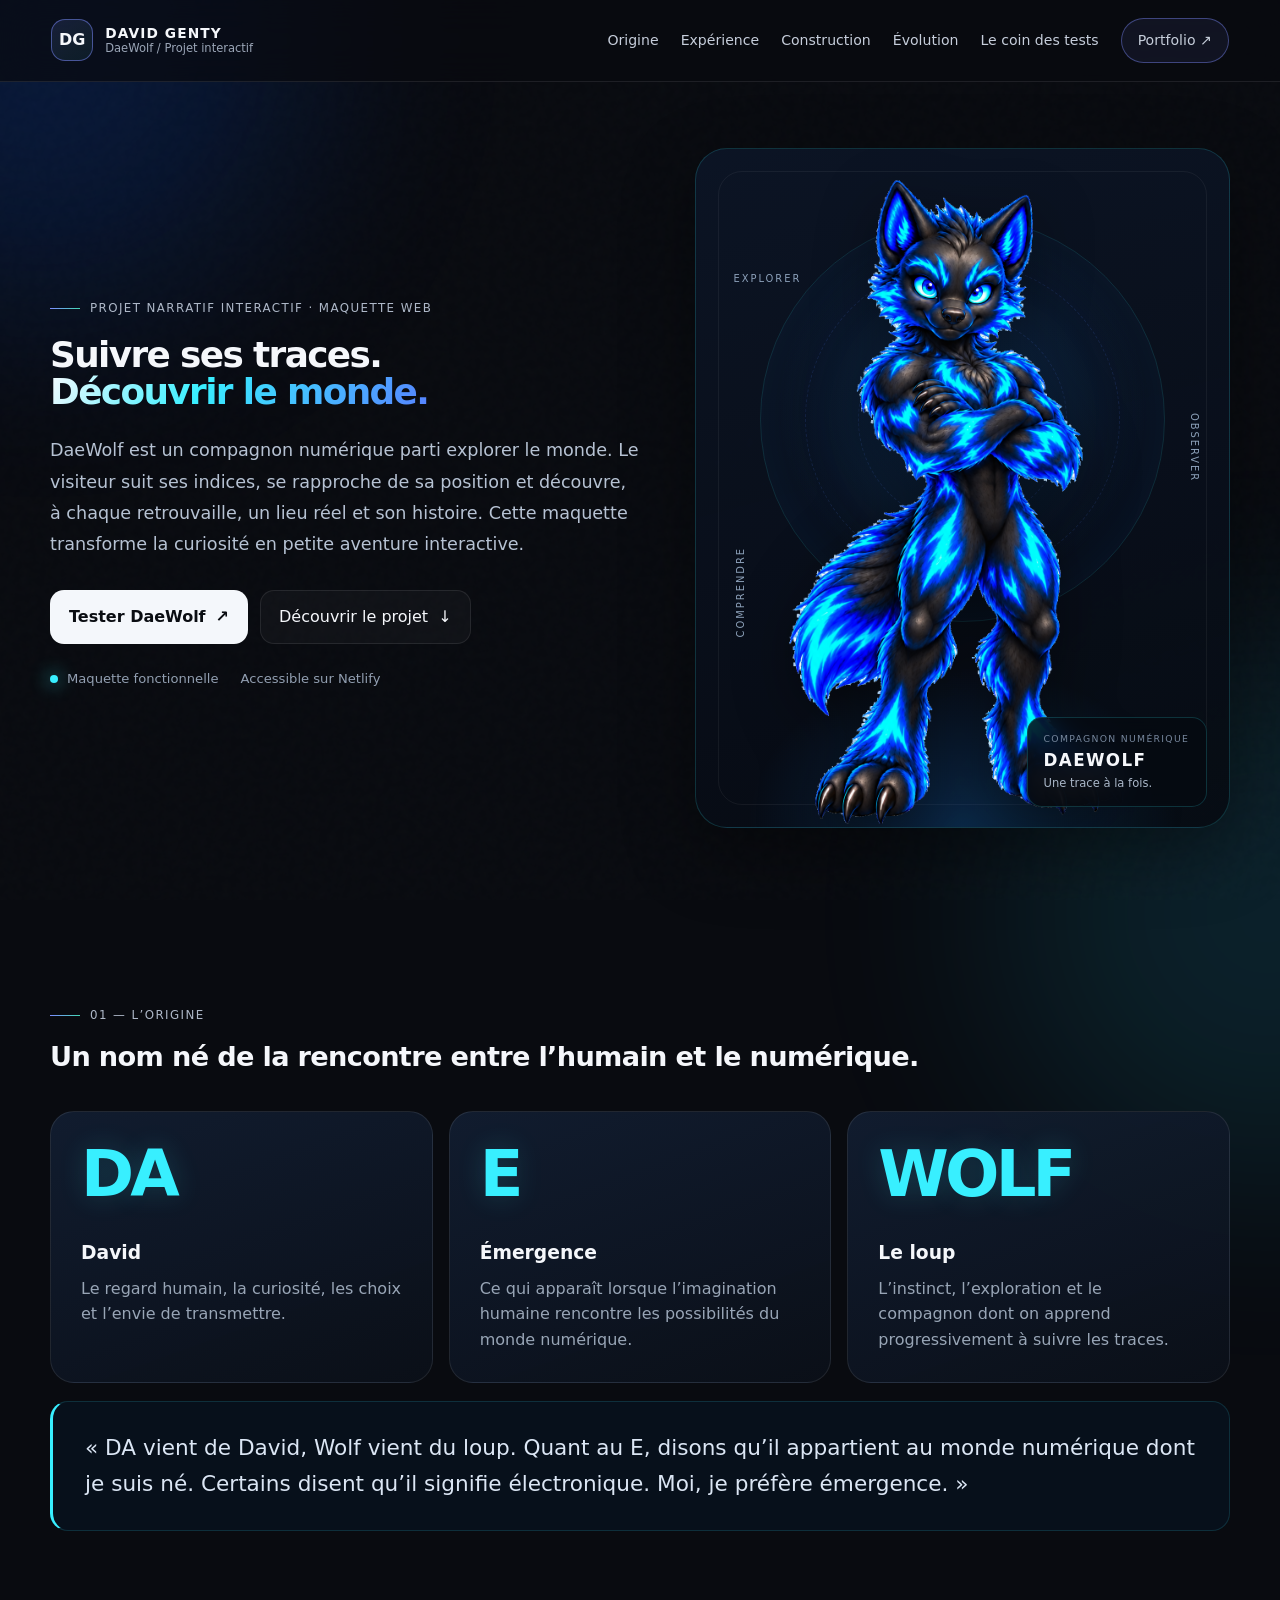
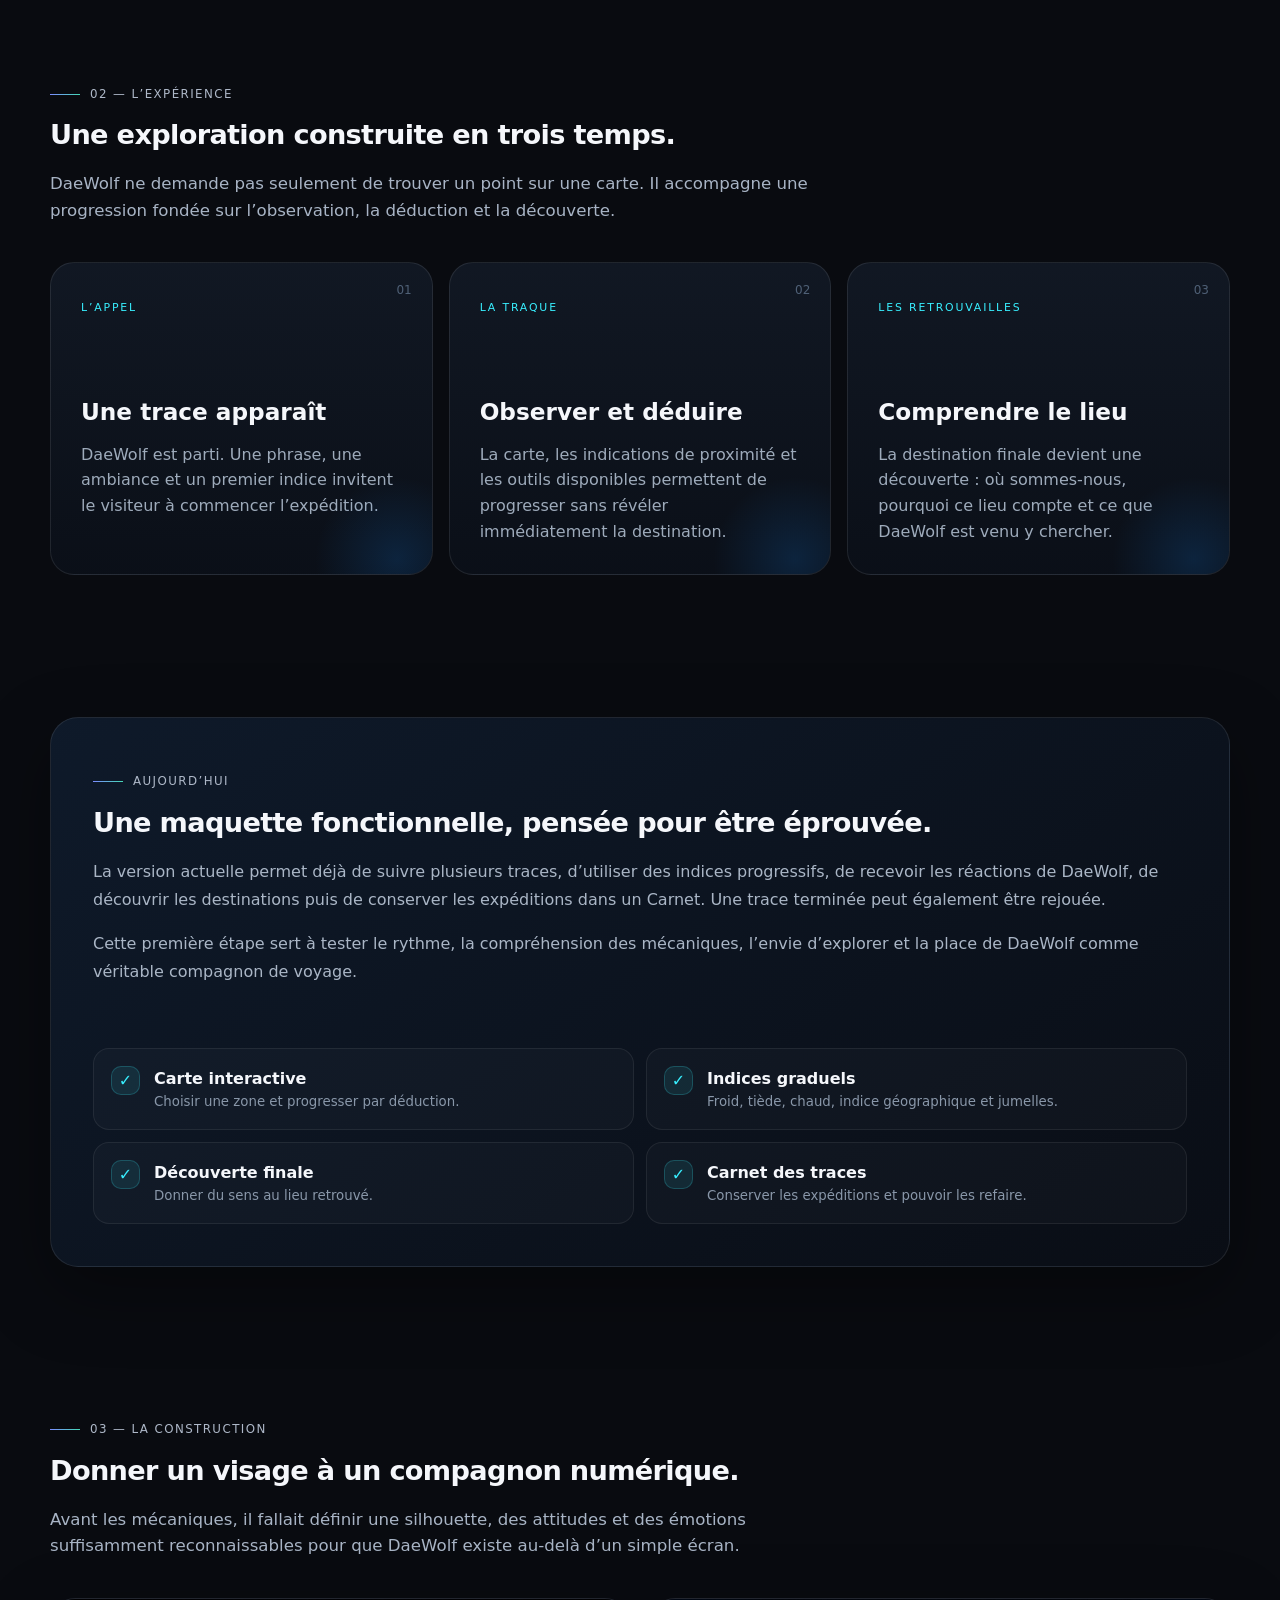
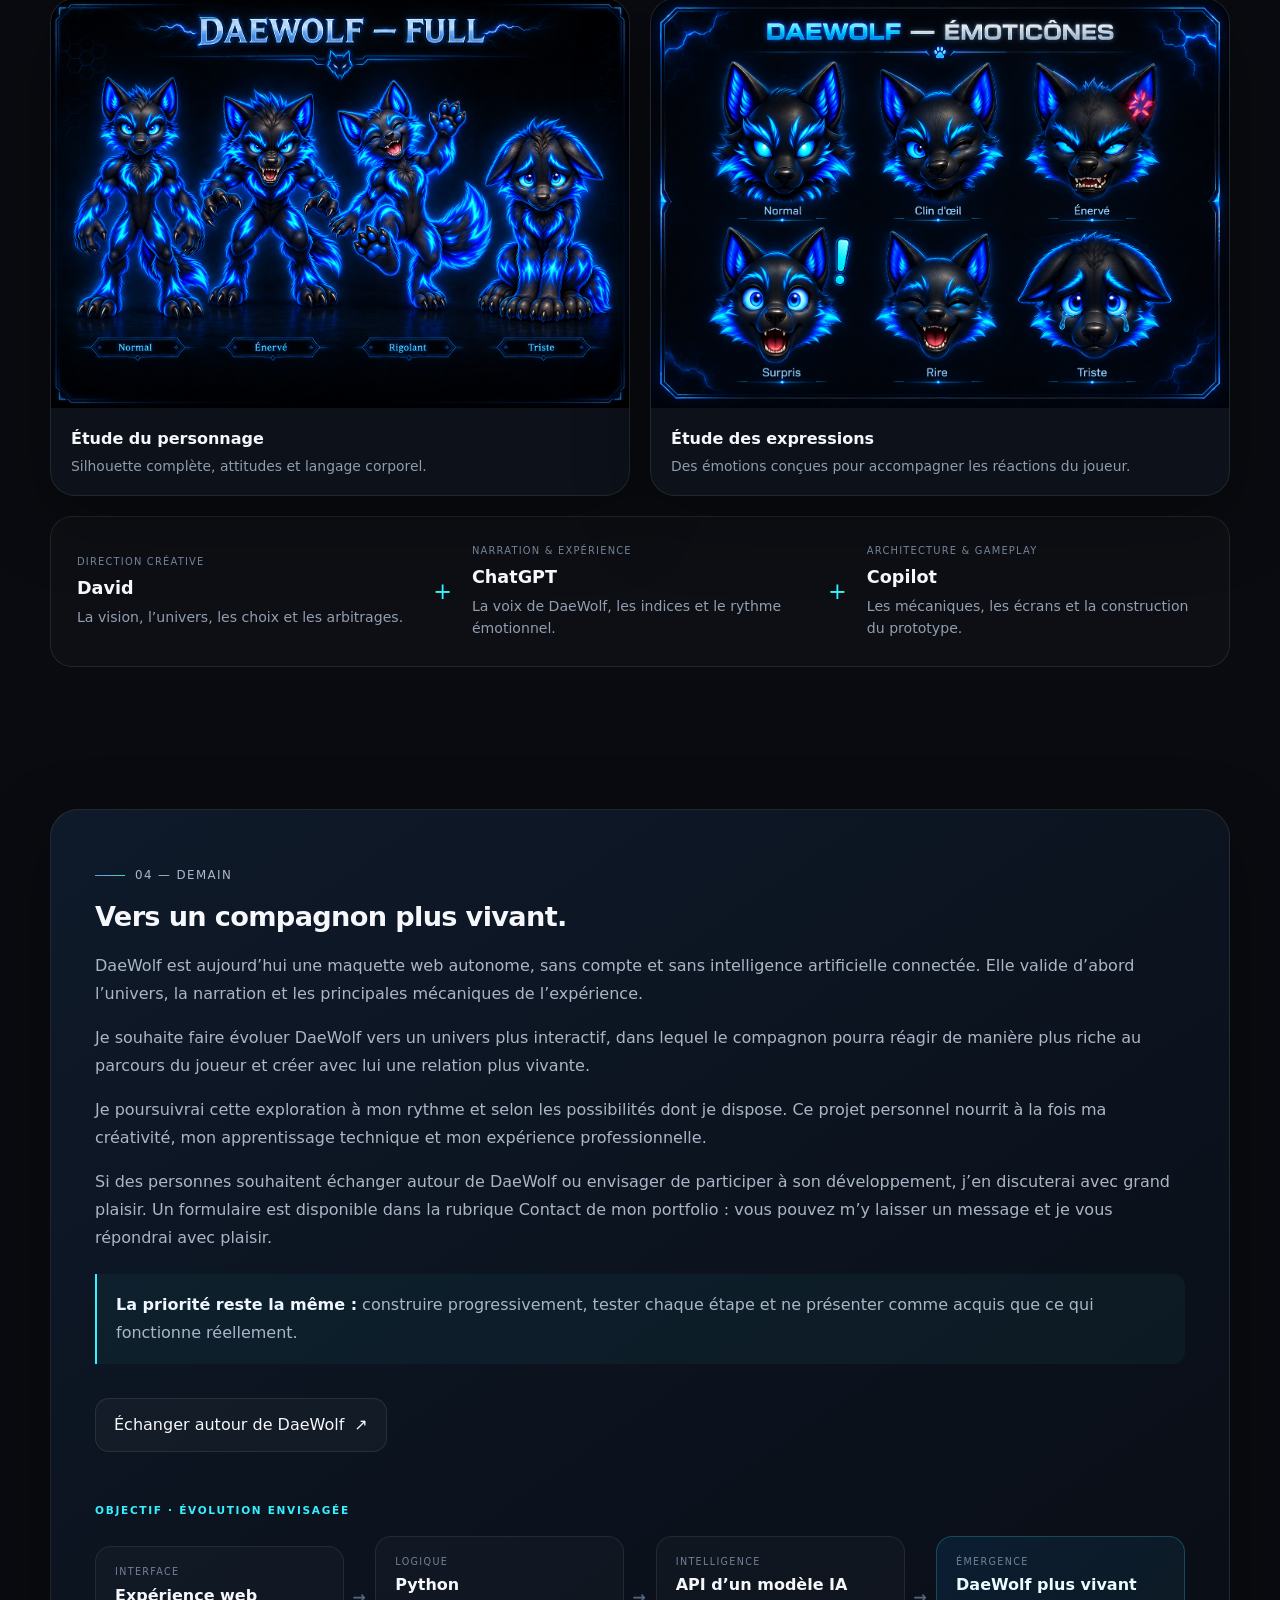
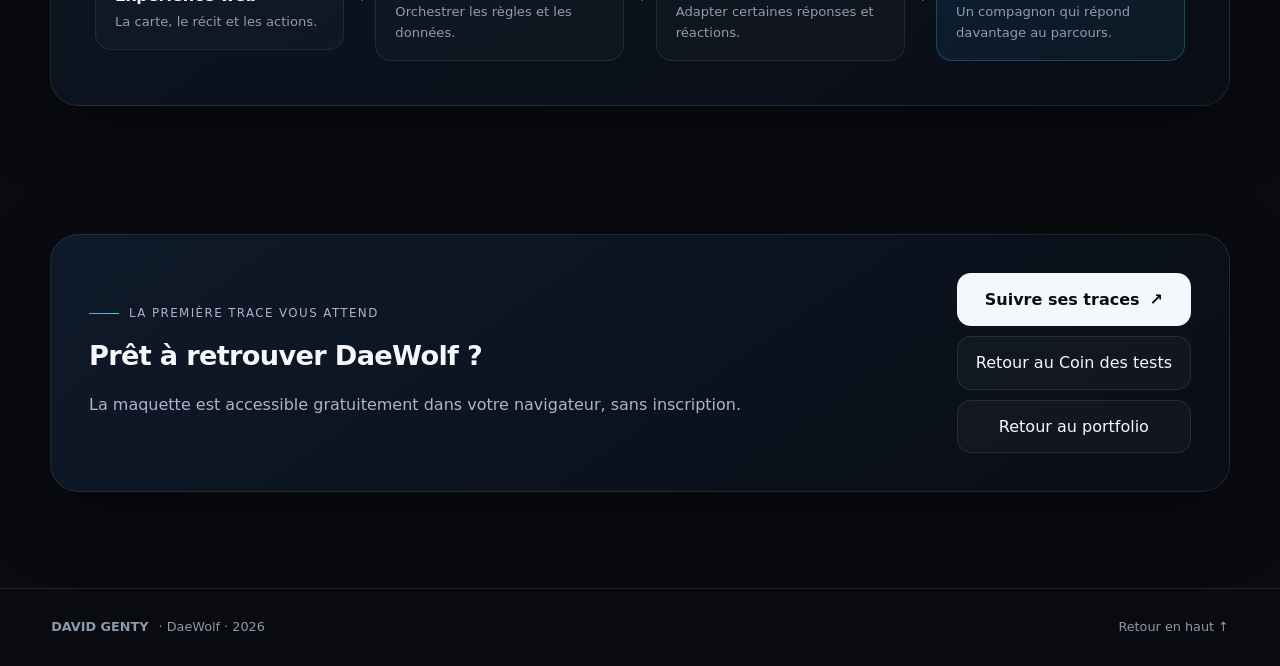
==== commit 058fb362: "Restaure les titres compacts et la grille de contact" ====
--- a/daewolf/index.html
+++ b/daewolf/index.html
@@ -41,7 +41,7 @@
     <section class="dw-hero section-shell" aria-labelledby="dw-title">
       <div class="dw-hero-copy reveal">
         <p class="eyebrow"><span></span> Projet narratif interactif · Maquette web</p>
-        <h1 id="dw-title">Suivre ses traces.<br /><em>Découvrir le monde.</em></h1>
+        <h1 id="dw-title">Suivre ses traces. <em>Découvrir le monde.</em></h1>
         <p class="dw-lead">
           DaeWolf est un compagnon numérique parti explorer le monde. Le visiteur suit ses indices,
           se rapproche de sa position et découvre, à chaque retrouvaille, un lieu réel et son histoire.
--- a/styles.css
+++ b/styles.css
@@ -166,3 +166,112 @@
   .node-need,.node-ai,.node-nocode,.node-impact{left:auto !important;right:auto !important;top:auto !important;bottom:auto !important}
   .flow-caption{position:relative !important;inset:auto !important;margin:18px 14px 0;padding-top:14px;border-top:1px solid var(--line)}
 }
+
+/* V2.8 — restauration de la mise en page compacte du portfolio */
+.portfolio-page .hero h1{
+  max-width:1180px;
+  font-size:clamp(2.4rem,4vw,3.25rem);
+  line-height:1.02;
+  text-wrap:balance;
+}
+
+.portfolio-page .section-heading h2,
+.portfolio-page .contact-panel h2{
+  max-width:none;
+  margin:14px 0 20px;
+  font-size:clamp(1.65rem,1.75vw,1.75rem);
+  line-height:1.12;
+  letter-spacing:-.025em;
+}
+
+.portfolio-page #profil.split-section{
+  grid-template-columns:1fr;
+  gap:24px;
+}
+
+.portfolio-page #profil .section-heading{
+  margin-bottom:0;
+}
+
+.portfolio-page #profil .profile-copy{
+  max-width:none;
+}
+
+.portfolio-page .contact-panel{
+  grid-template-columns:1fr;
+  gap:22px;
+  padding:32px 34px;
+}
+
+.portfolio-page .contact-panel > div:first-child > p:last-child{
+  max-width:1000px;
+  margin-bottom:0;
+}
+
+.portfolio-page .contact-actions{
+  display:grid;
+  grid-template-columns:repeat(3,minmax(0,1fr));
+  gap:10px;
+  justify-content:stretch;
+}
+
+.portfolio-page .contact-link{
+  min-width:0;
+  min-height:68px;
+  gap:10px;
+  padding:11px 13px;
+}
+
+.portfolio-page .contact-icon{
+  width:36px;
+  height:36px;
+  flex:0 0 36px;
+  border-radius:10px;
+}
+
+.portfolio-page .contact-link strong{
+  font-size:.84rem;
+  line-height:1.25;
+}
+
+.portfolio-page .contact-link small{
+  font-size:.68rem;
+  line-height:1.25;
+}
+
+.portfolio-page .contact-link b{
+  margin-left:auto;
+}
+
+@media (min-width:1100px){
+  .portfolio-page .section-heading h2,
+  .portfolio-page .contact-panel h2{
+    white-space:nowrap;
+  }
+}
+
+@media (max-width:900px){
+  .portfolio-page .contact-actions{
+    grid-template-columns:repeat(2,minmax(0,1fr));
+  }
+}
+
+@media (max-width:620px){
+  .portfolio-page .hero h1{
+    font-size:clamp(2.25rem,11.5vw,3rem);
+    text-wrap:balance;
+  }
+
+  .portfolio-page .section-heading h2,
+  .portfolio-page .contact-panel h2{
+    white-space:normal;
+  }
+
+  .portfolio-page .contact-panel{
+    padding:22px 20px;
+  }
+
+  .portfolio-page .contact-actions{
+    grid-template-columns:1fr;
+  }
+}
--- a/daewolf/daewolf.css
+++ b/daewolf/daewolf.css
@@ -24,3 +24,30 @@
   .future-flow{display:flex}
   .future-flow>b{transform:none}
 }
+
+/* Titres compacts restaurés */
+.dw-hero h1{
+  font-size:clamp(2.15rem,2.8vw,2.75rem);
+  line-height:1.04;
+  white-space:normal;
+  text-wrap:balance;
+}
+
+.dw-heading h2,
+.current-copy h2,
+.future-copy h2,
+.dw-cta h2{
+  font-size:clamp(1.7rem,1.75vw,1.85rem);
+  line-height:1.12;
+  letter-spacing:-.025em;
+}
+
+@media(max-width:700px){
+  .dw-heading h2,
+  .current-copy h2,
+  .future-copy h2,
+  .dw-cta h2{
+    font-size:clamp(1.7rem,7vw,2.1rem);
+    white-space:normal;
+  }
+}
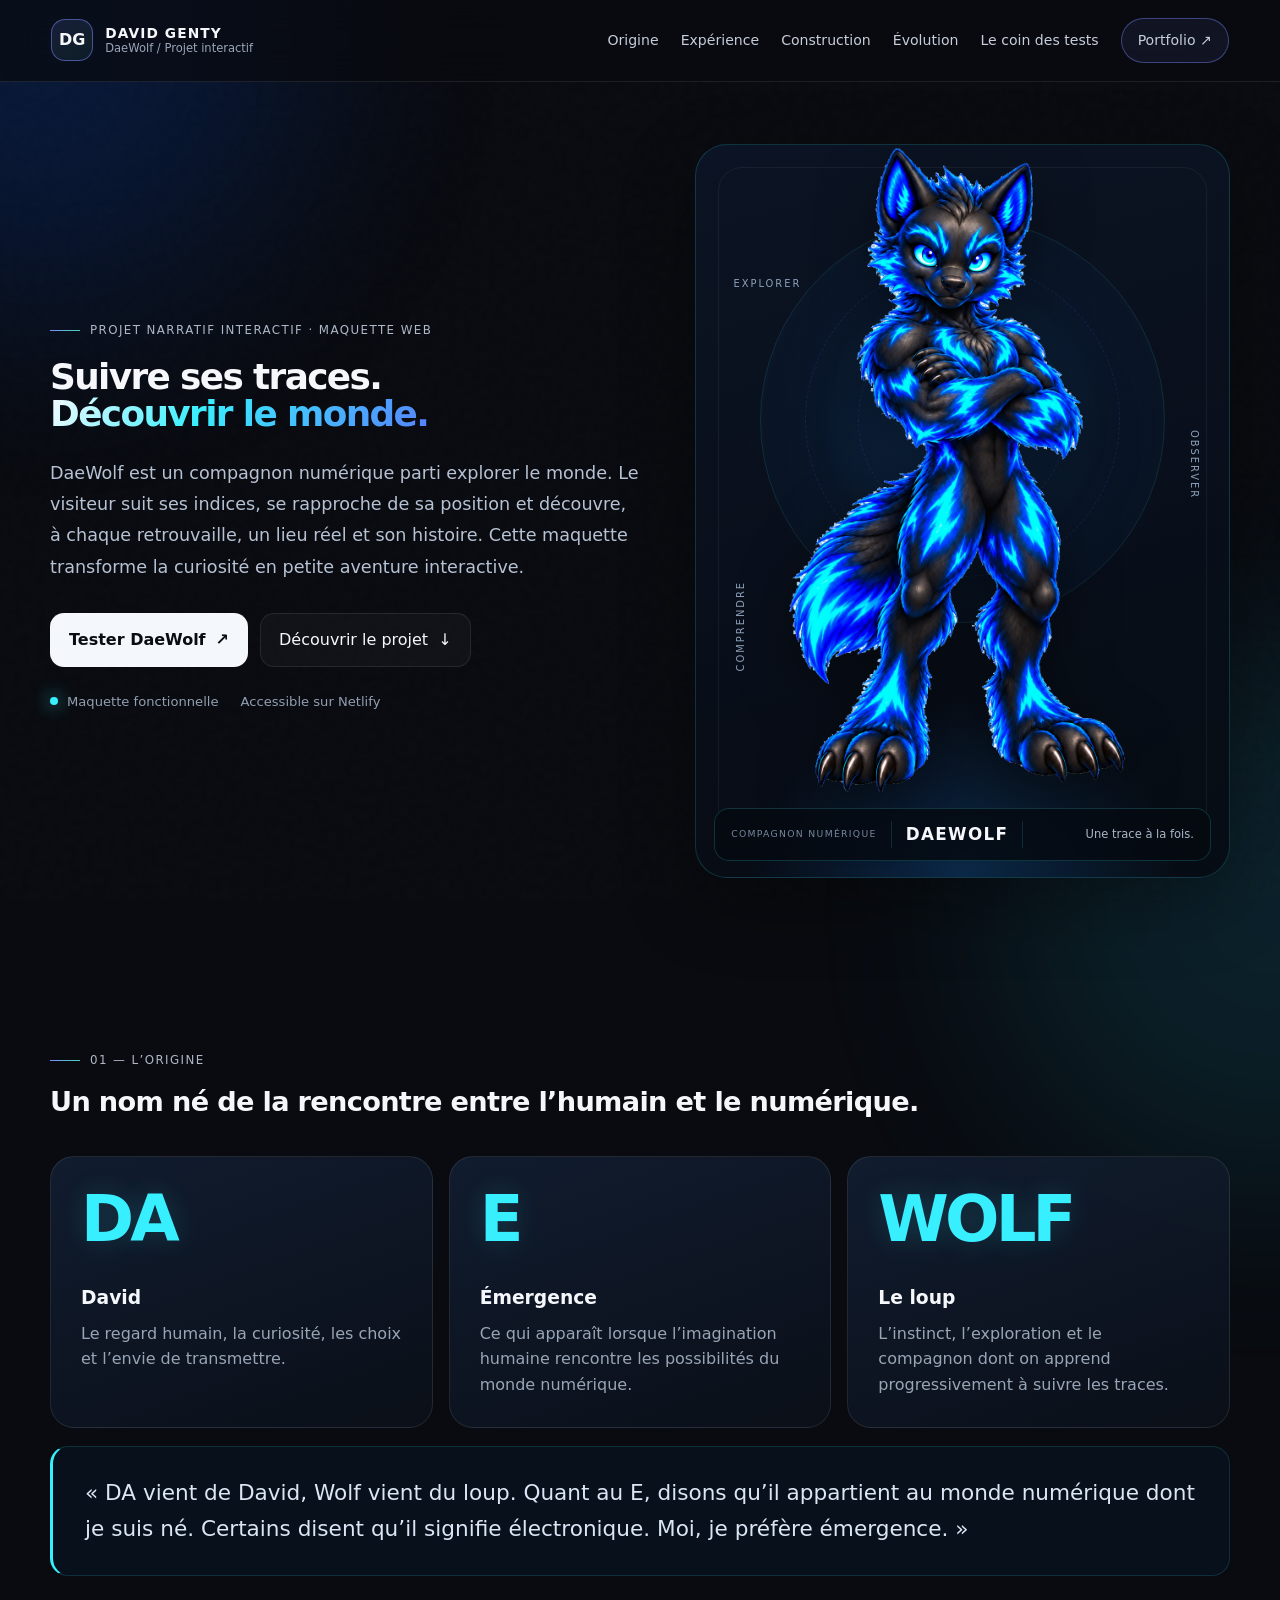
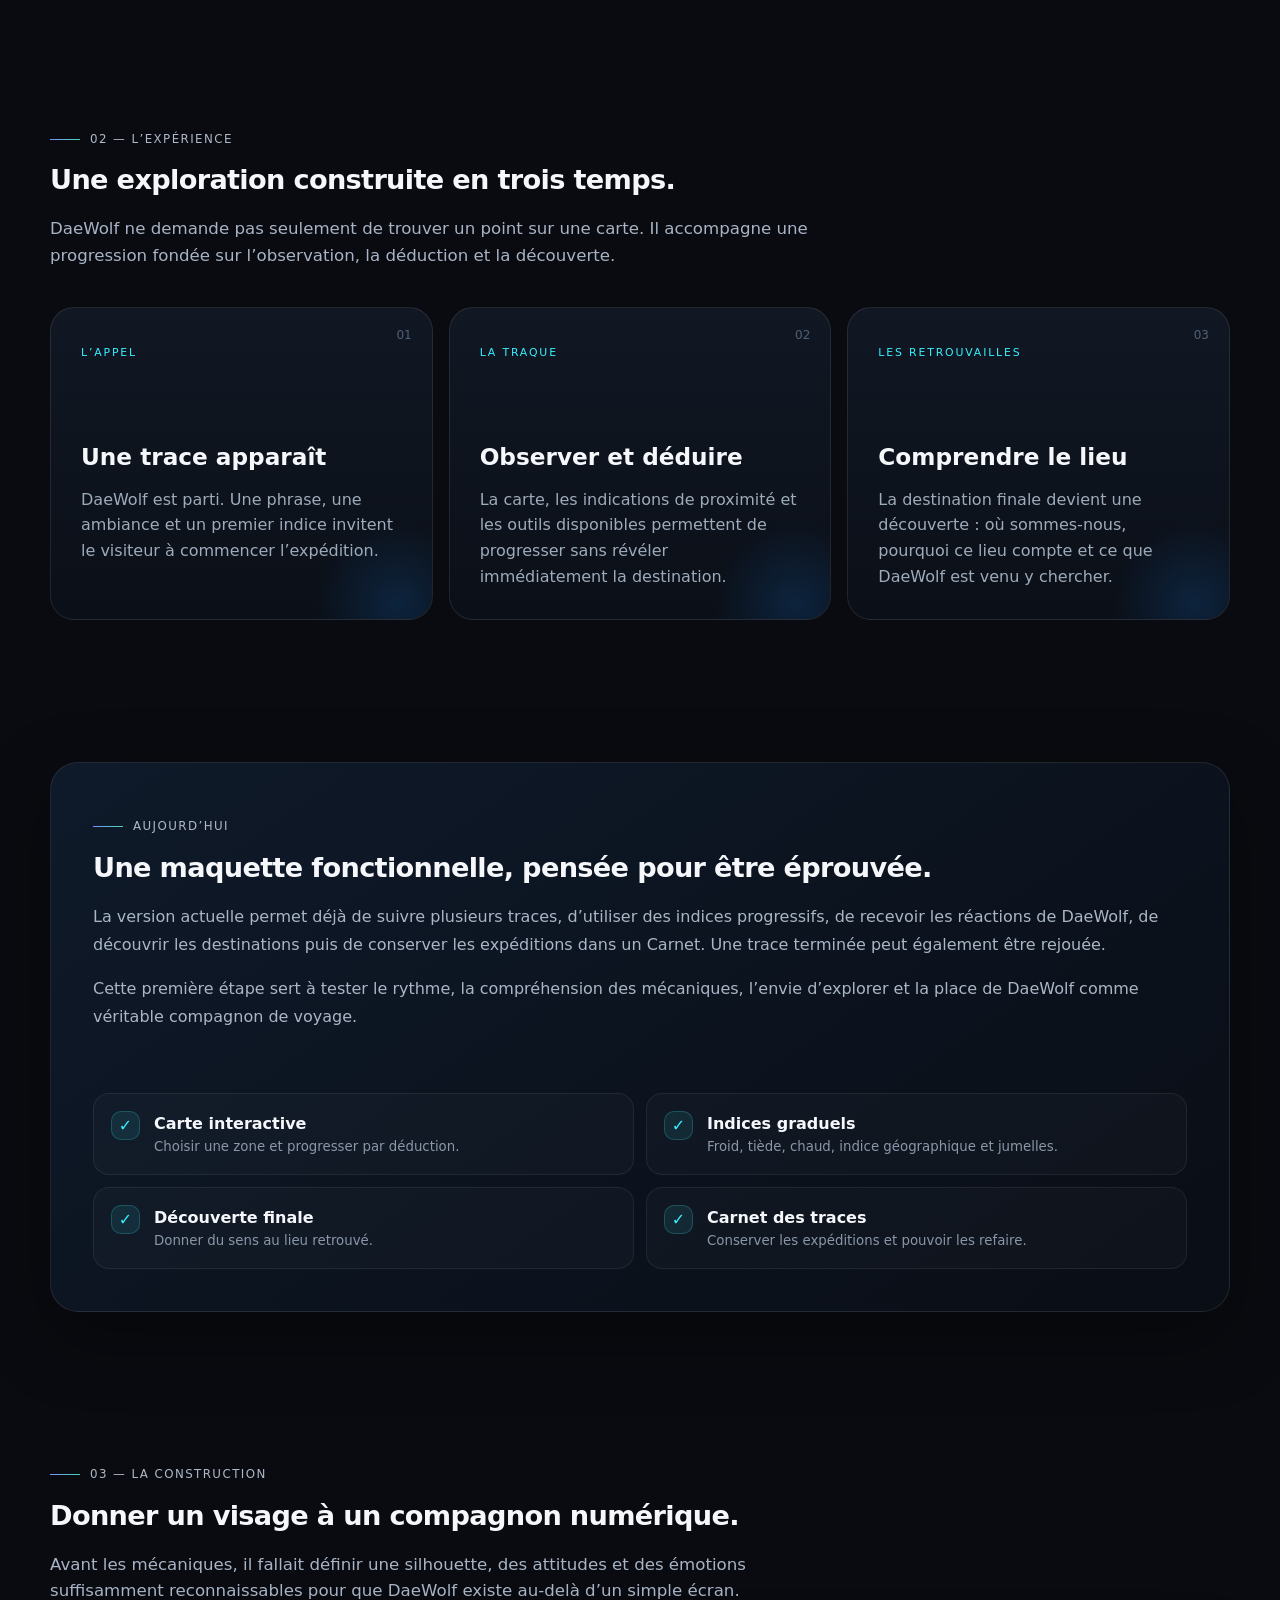
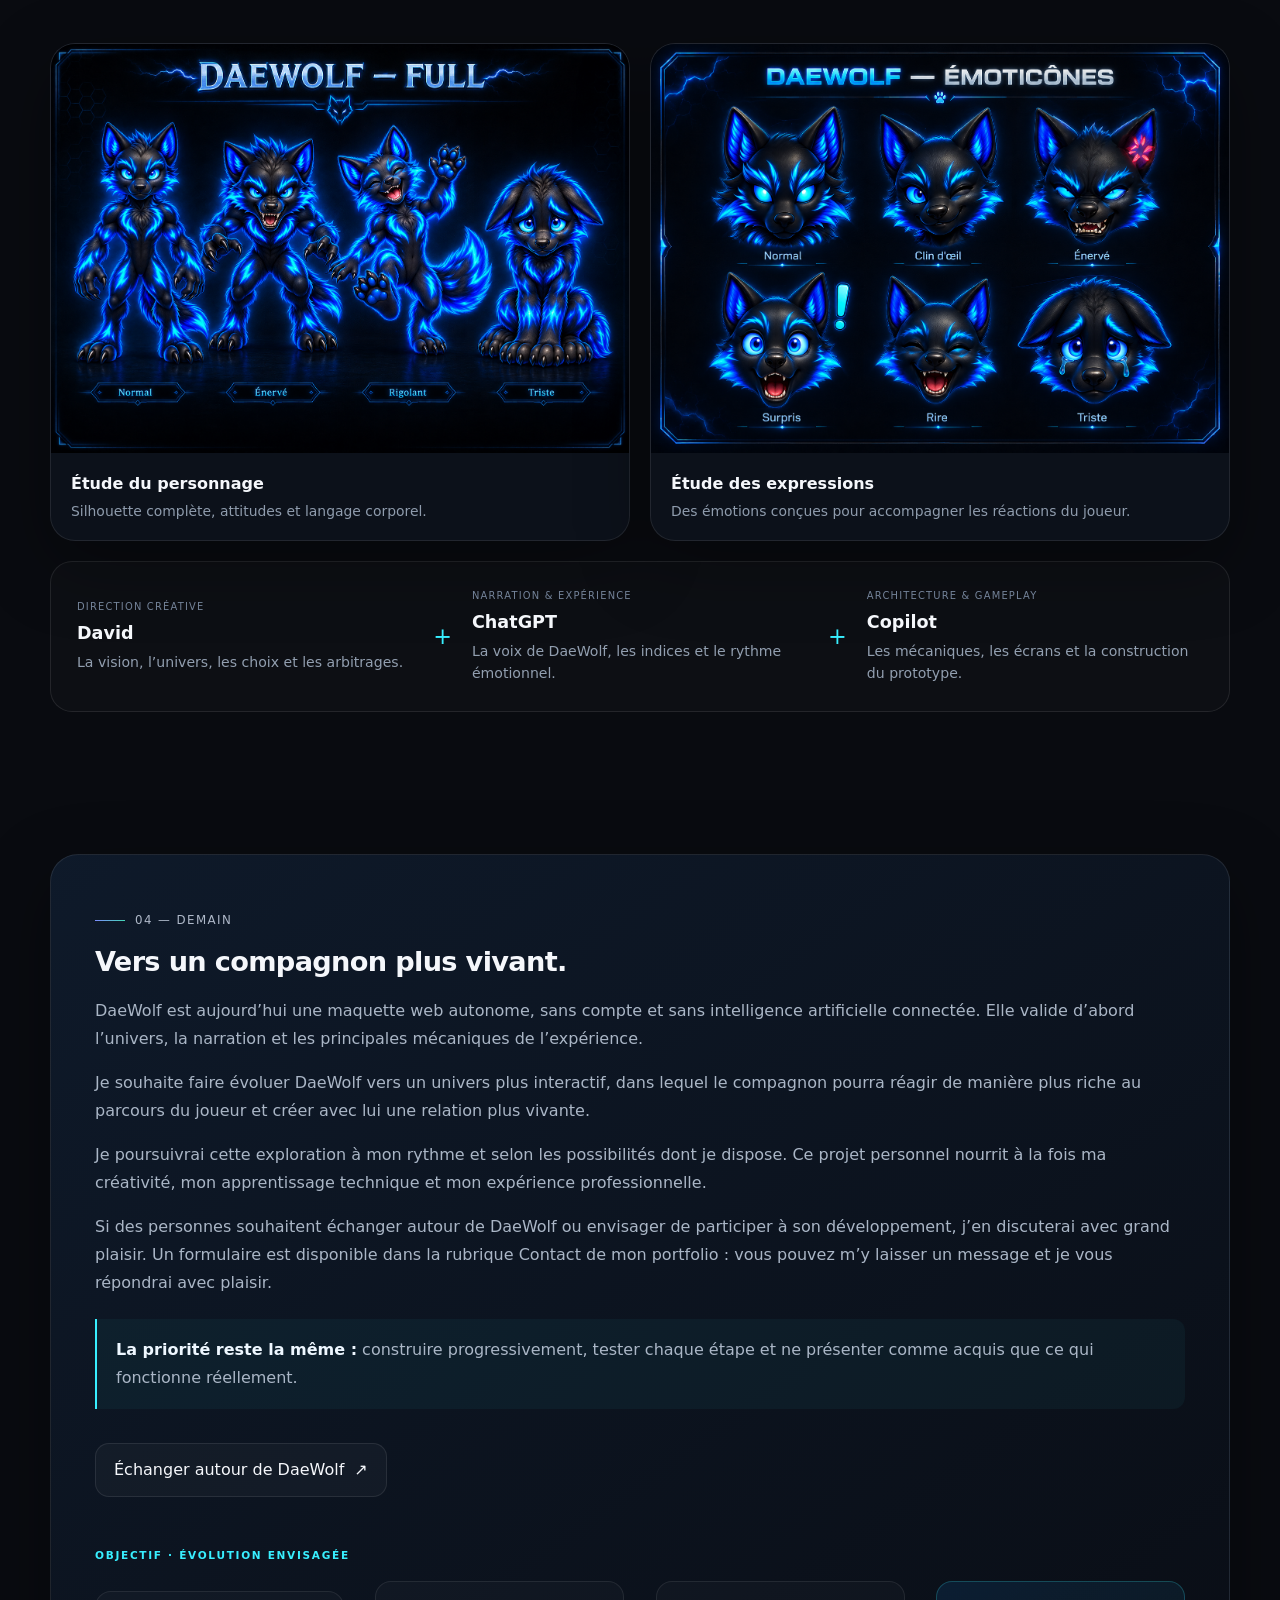
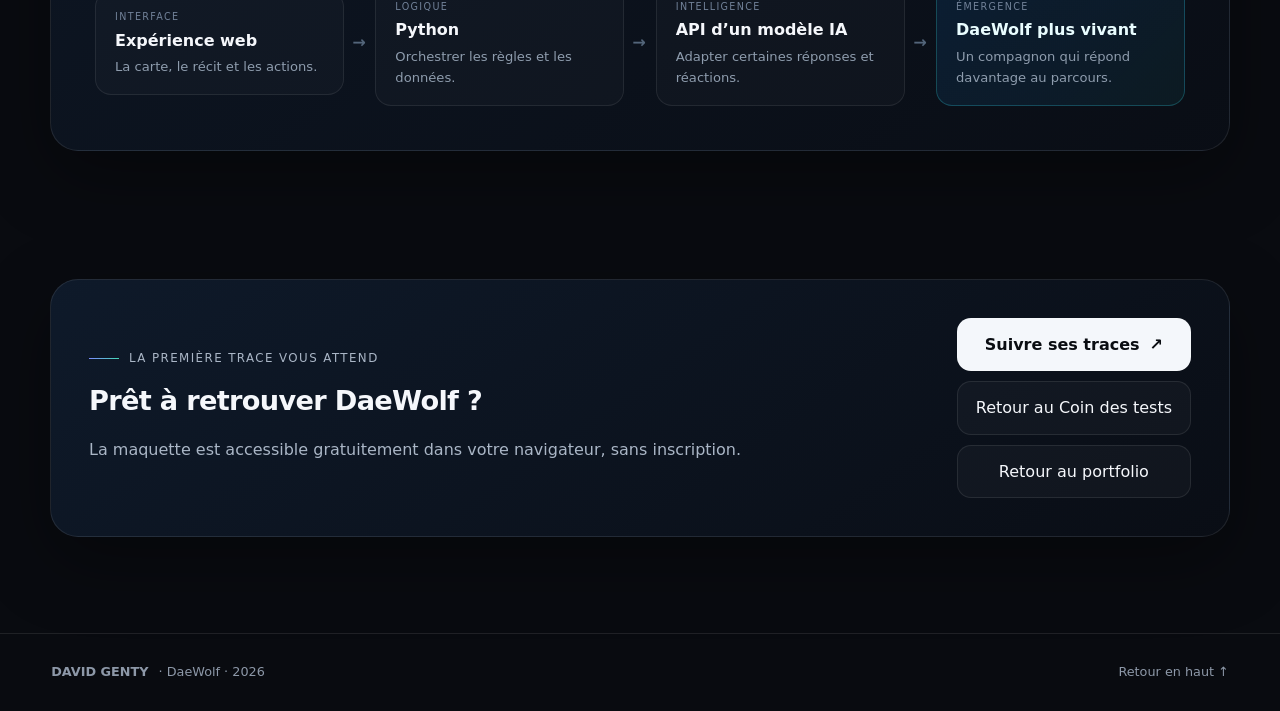
==== commit 8b20f236: "Actualise la feuille de style de la page DaeWolf" ====
--- a/daewolf/index.html
+++ b/daewolf/index.html
@@ -7,7 +7,7 @@
   <meta name="theme-color" content="#090b10" />
   <title>DaeWolf — Une expérience narrative interactive</title>
   <link rel="stylesheet" href="../styles.css" />
-  <link rel="stylesheet" href="daewolf.css" />
+  <link rel="stylesheet" href="daewolf.css?v=20260907-portrait" />
 </head>
 <body class="daewolf-page">
   <div class="ambient ambient-one" aria-hidden="true"></div>
--- a/daewolf/daewolf.css
+++ b/daewolf/daewolf.css
@@ -51,3 +51,44 @@
     white-space:normal;
   }
 }
+
+/* Légende horizontale sous le portrait : aucun élément ne masque DaeWolf */
+.dw-portrait-wrap{
+  padding:0 18px 82px;
+}
+
+.dw-id-card{
+  left:18px;
+  right:18px;
+  bottom:16px;
+  min-width:0;
+  width:auto;
+  display:grid;
+  grid-template-columns:auto auto 1fr;
+  align-items:center;
+  gap:14px;
+  padding:12px 16px;
+}
+
+.dw-id-card strong{
+  padding-inline:14px;
+  border-inline:1px solid rgba(56,239,255,.14);
+}
+
+.dw-id-card span{text-align:right}
+
+@media(max-width:520px){
+  .dw-portrait-wrap{padding:0 12px 104px}
+
+  .dw-id-card{
+    left:12px;
+    right:12px;
+    bottom:12px;
+    grid-template-columns:1fr auto;
+    gap:3px 12px;
+    padding:12px 14px;
+  }
+
+  .dw-id-card small{grid-column:1 / -1}
+  .dw-id-card strong{padding:0;border:0}
+}
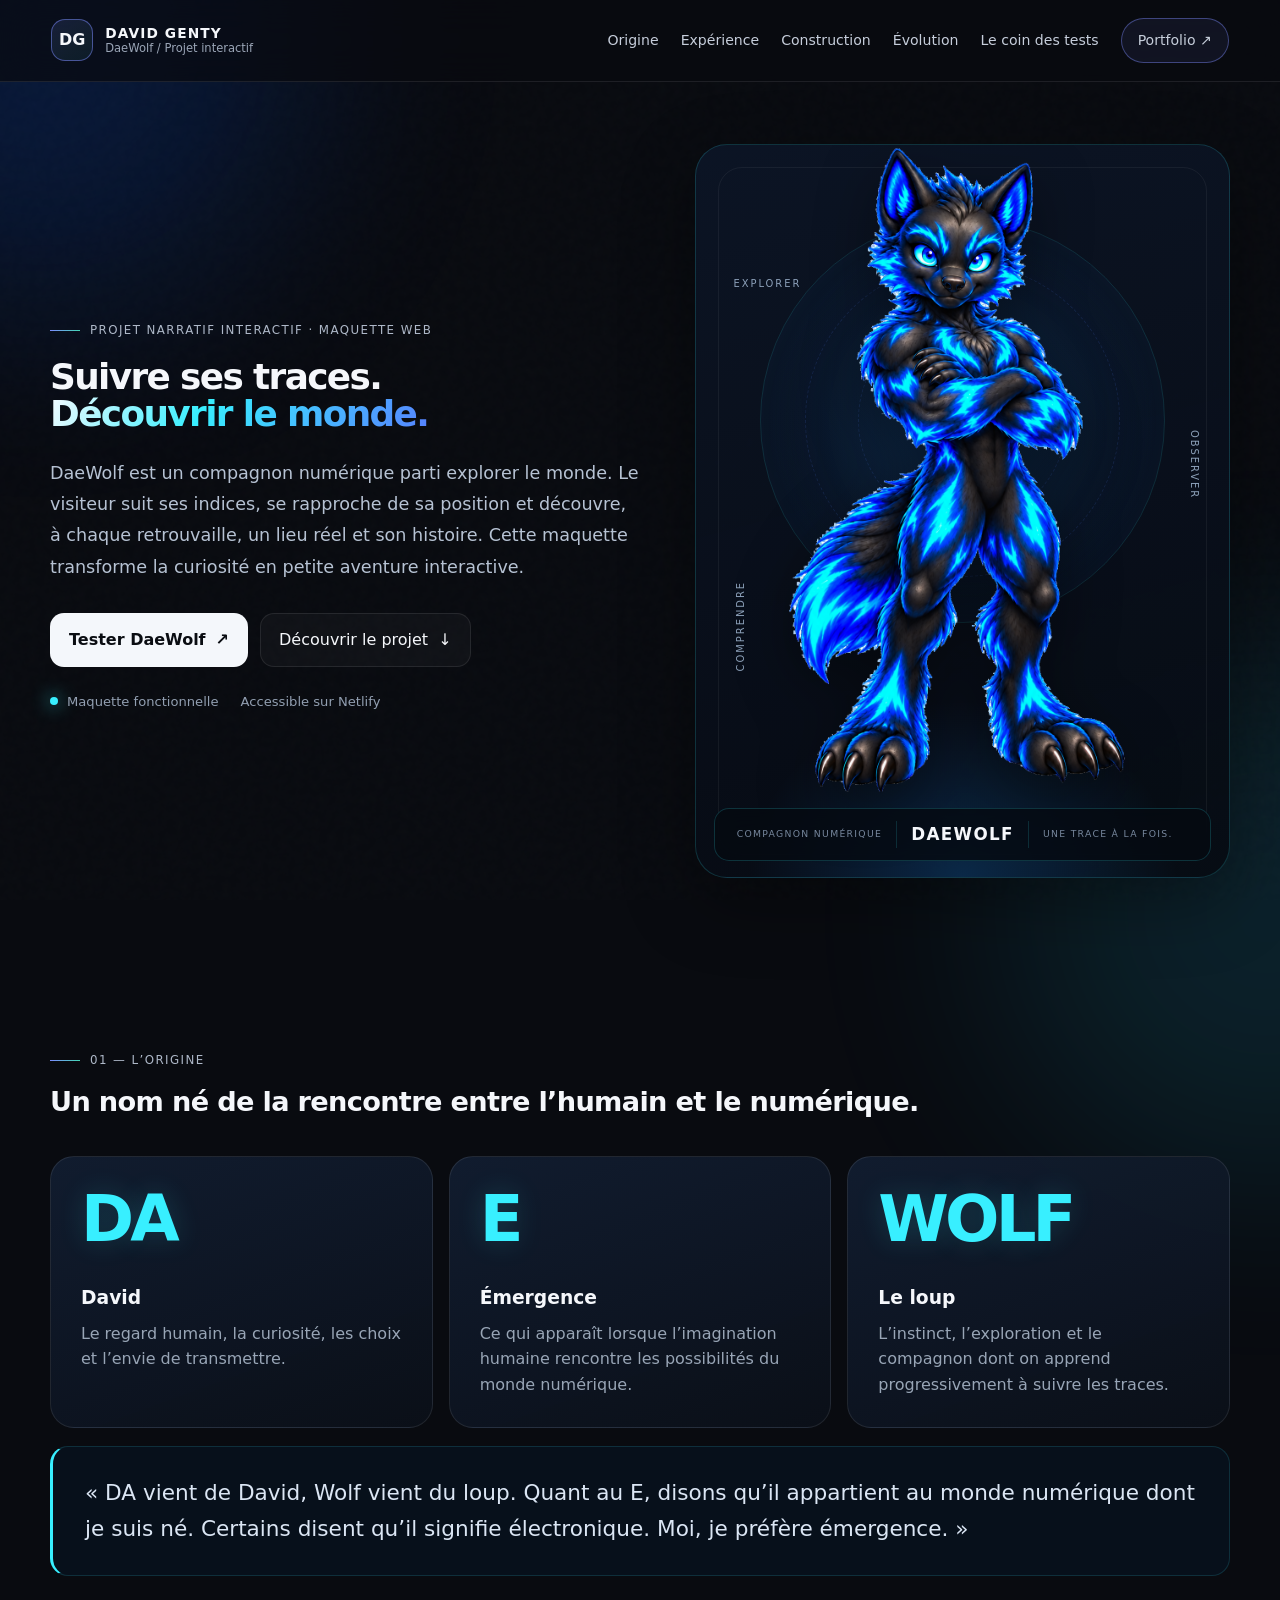
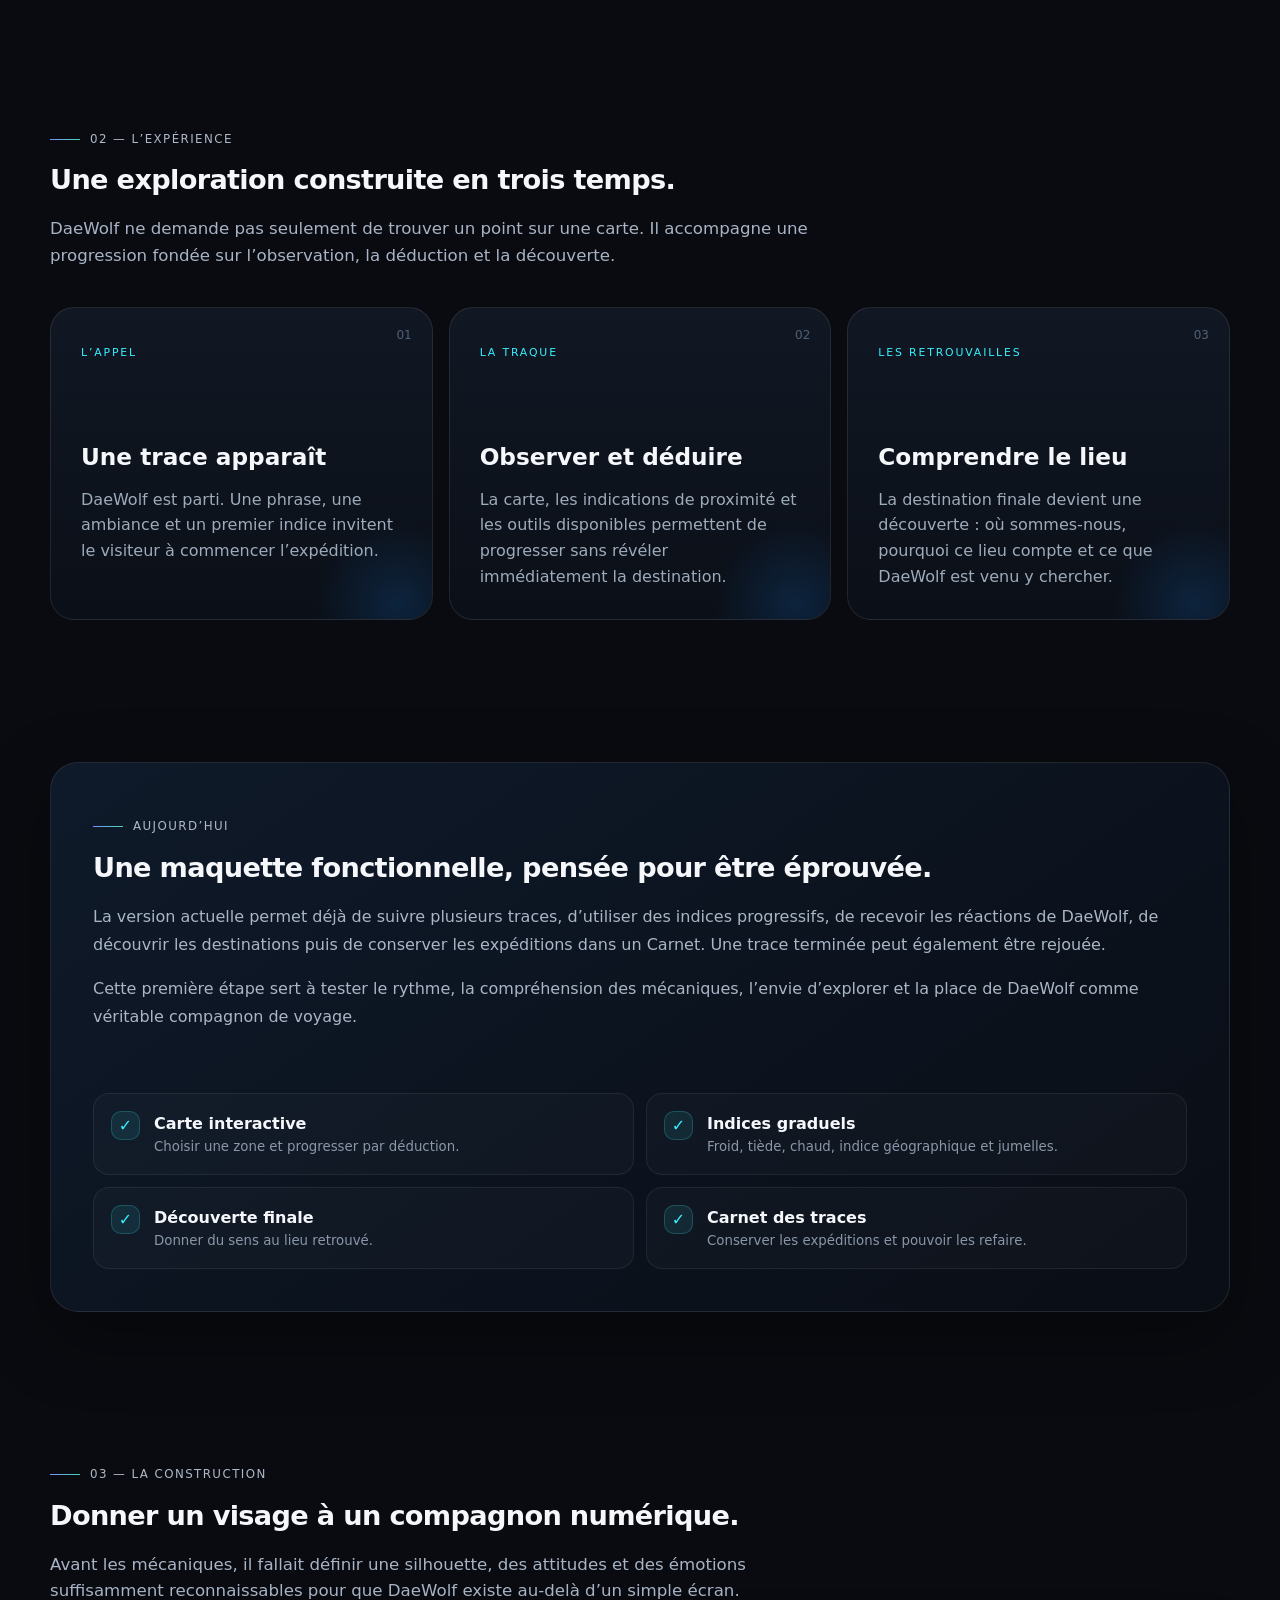
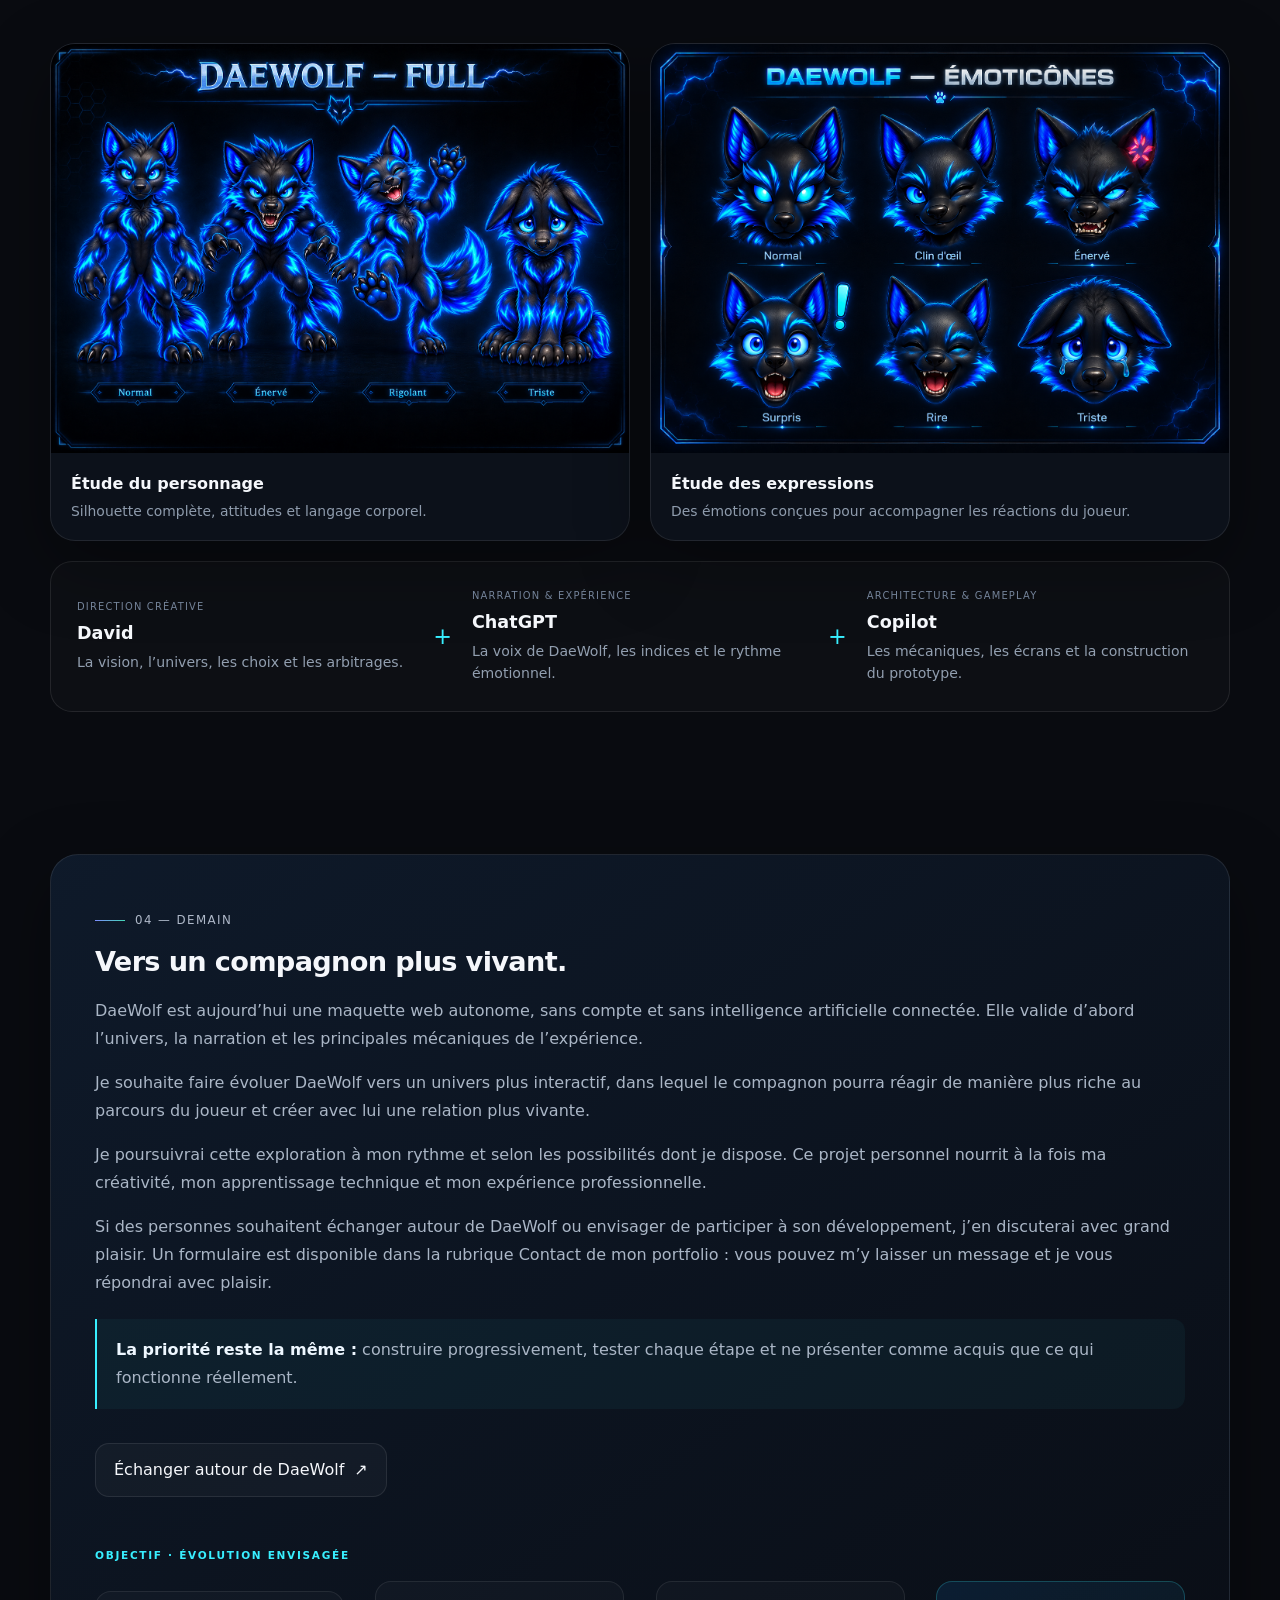
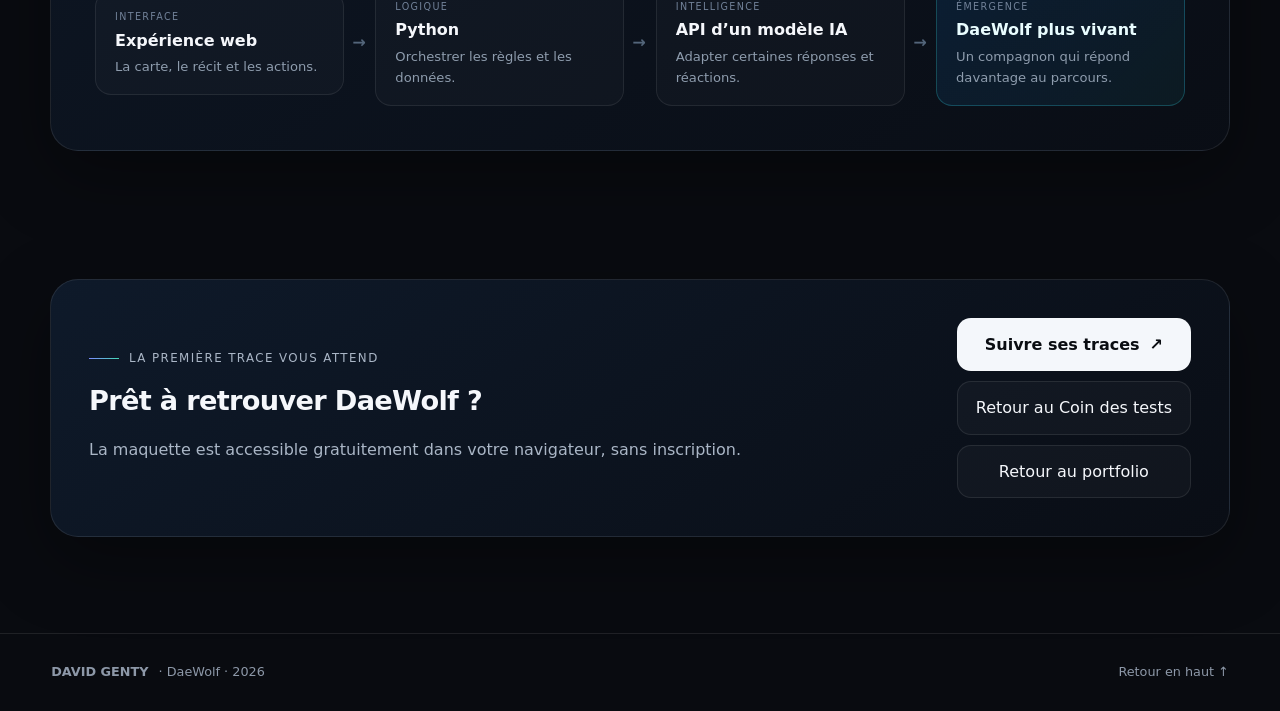
==== commit a686ddd3: "Recentre la signature du bandeau DaeWolf" ====
--- a/daewolf/index.html
+++ b/daewolf/index.html
@@ -7,7 +7,7 @@
   <meta name="theme-color" content="#090b10" />
   <title>DaeWolf — Une expérience narrative interactive</title>
   <link rel="stylesheet" href="../styles.css" />
-  <link rel="stylesheet" href="daewolf.css?v=20260907-portrait" />
+  <link rel="stylesheet" href="daewolf.css?v=20260907-band" />
 </head>
 <body class="daewolf-page">
   <div class="ambient ambient-one" aria-hidden="true"></div>
--- a/daewolf/daewolf.css
+++ b/daewolf/daewolf.css
@@ -64,10 +64,14 @@
   min-width:0;
   width:auto;
   display:grid;
-  grid-template-columns:auto auto 1fr;
+  grid-template-columns:1fr auto 1fr;
   align-items:center;
   gap:14px;
   padding:12px 16px;
+}
+
+.dw-id-card small{
+  justify-self:end;
 }
 
 .dw-id-card strong{
@@ -75,7 +79,15 @@
   border-inline:1px solid rgba(56,239,255,.14);
 }
 
-.dw-id-card span{text-align:right}
+.dw-id-card span{
+  justify-self:start;
+  color:#77879d;
+  font-size:.58rem;
+  letter-spacing:.14em;
+  text-align:left;
+  text-transform:uppercase;
+  white-space:nowrap;
+}
 
 @media(max-width:520px){
   .dw-portrait-wrap{padding:0 12px 104px}
@@ -84,11 +96,18 @@
     left:12px;
     right:12px;
     bottom:12px;
-    grid-template-columns:1fr auto;
-    gap:3px 12px;
+    grid-template-columns:1fr;
+    gap:3px;
     padding:12px 14px;
   }
 
-  .dw-id-card small{grid-column:1 / -1}
+  .dw-id-card small,
+  .dw-id-card strong,
+  .dw-id-card span{
+    grid-column:1;
+    justify-self:center;
+    text-align:center;
+  }
+
   .dw-id-card strong{padding:0;border:0}
 }
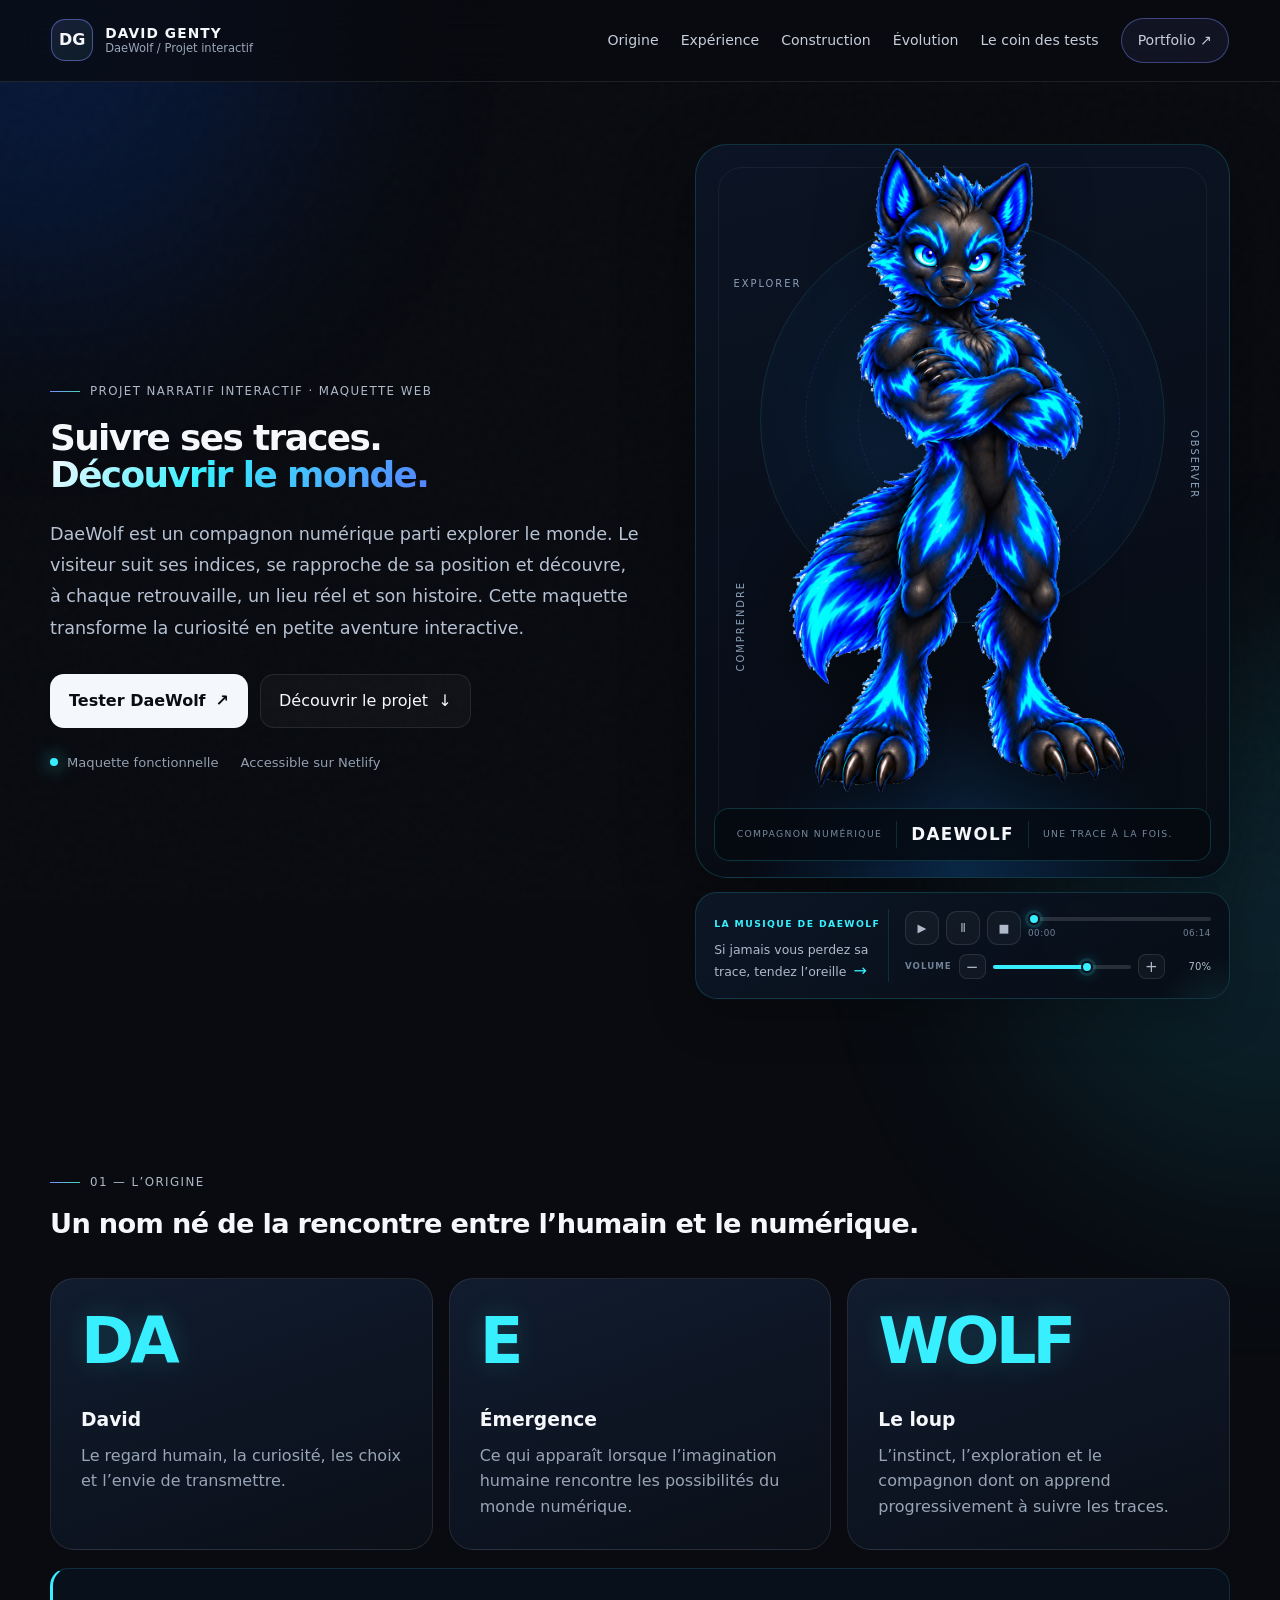
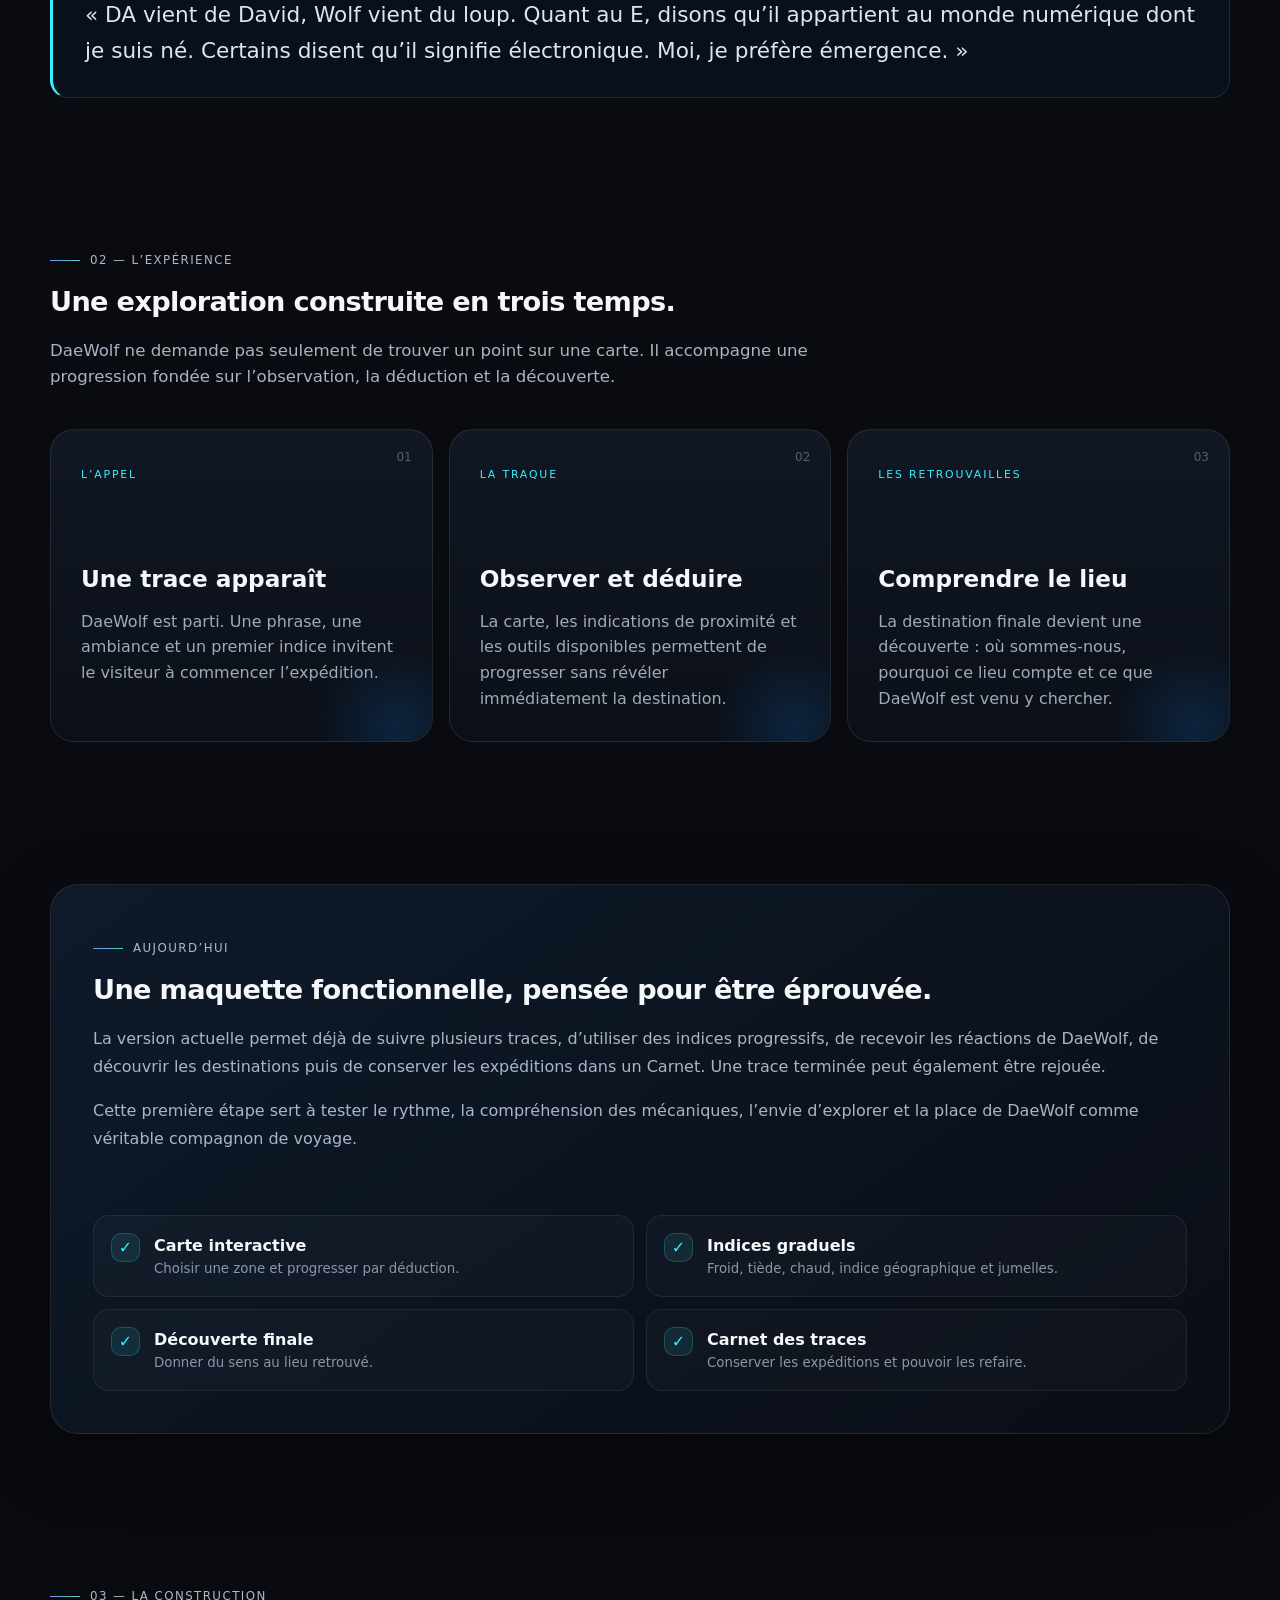
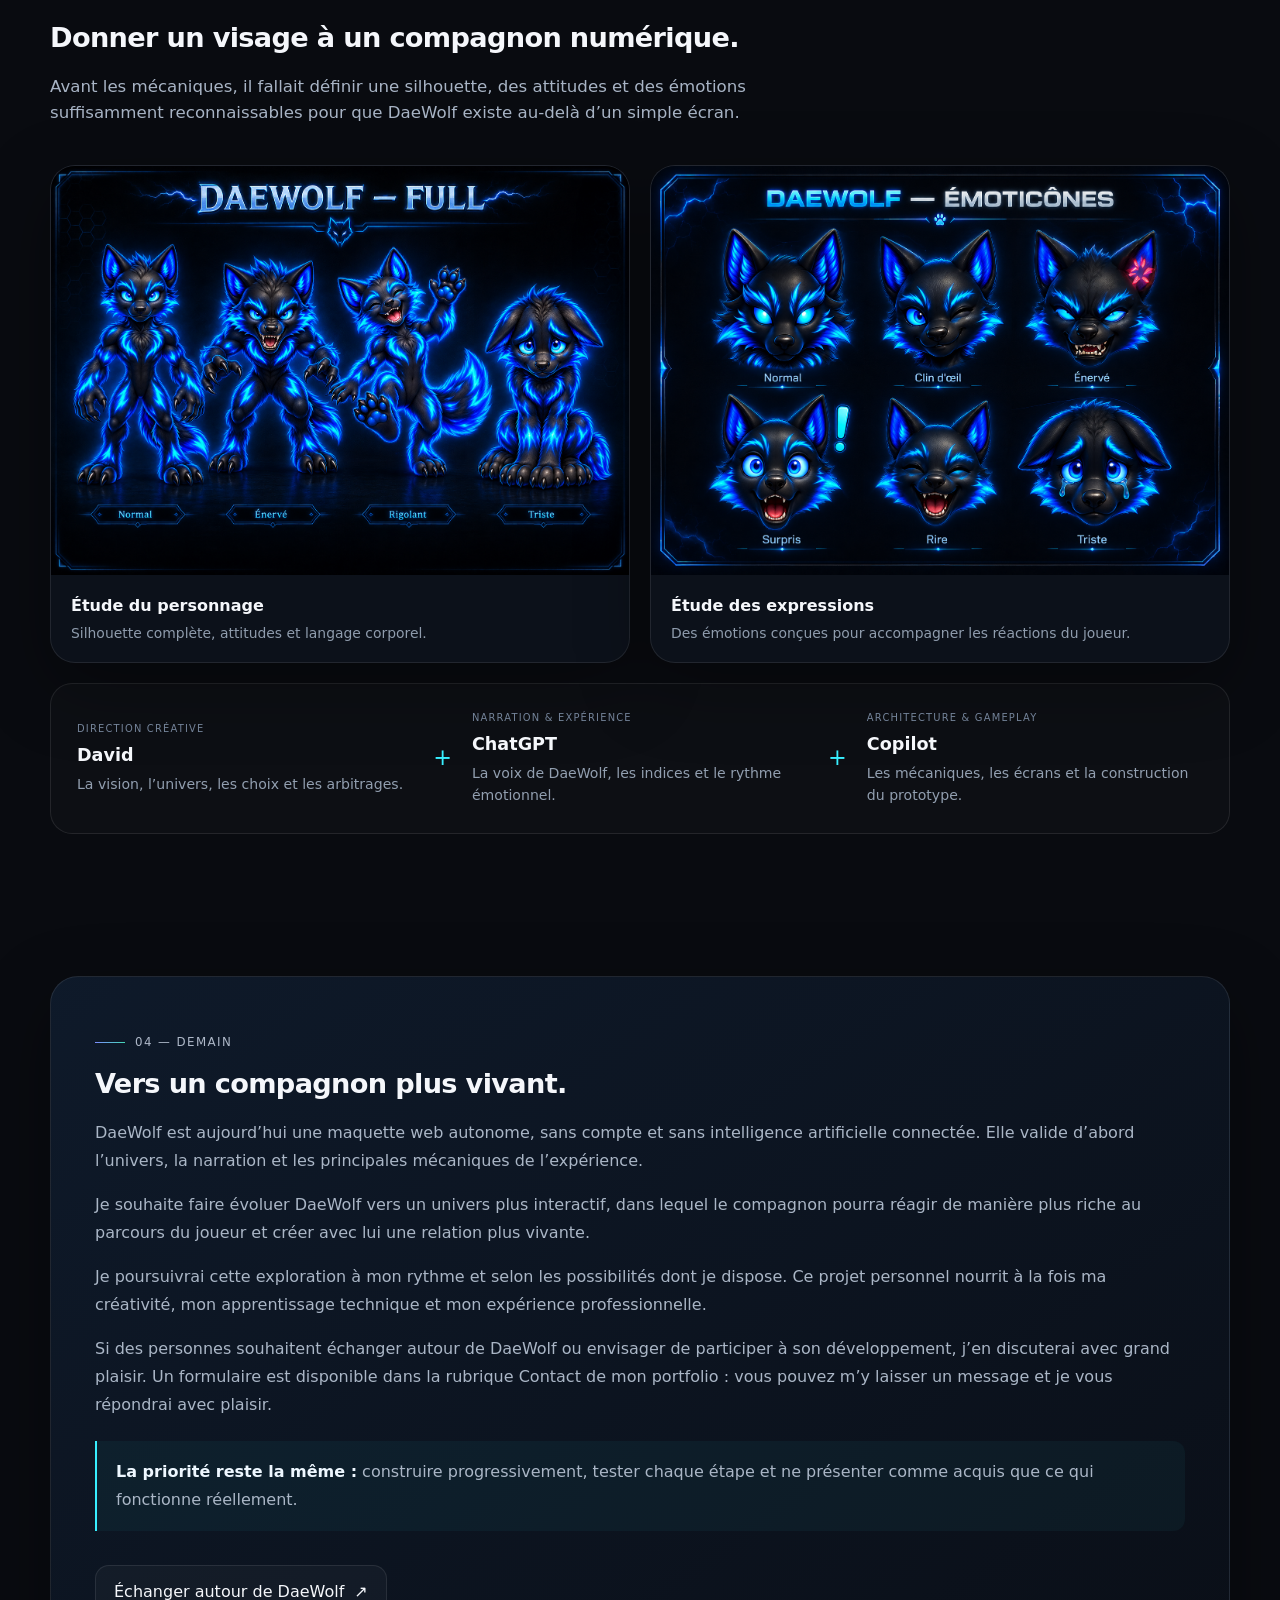
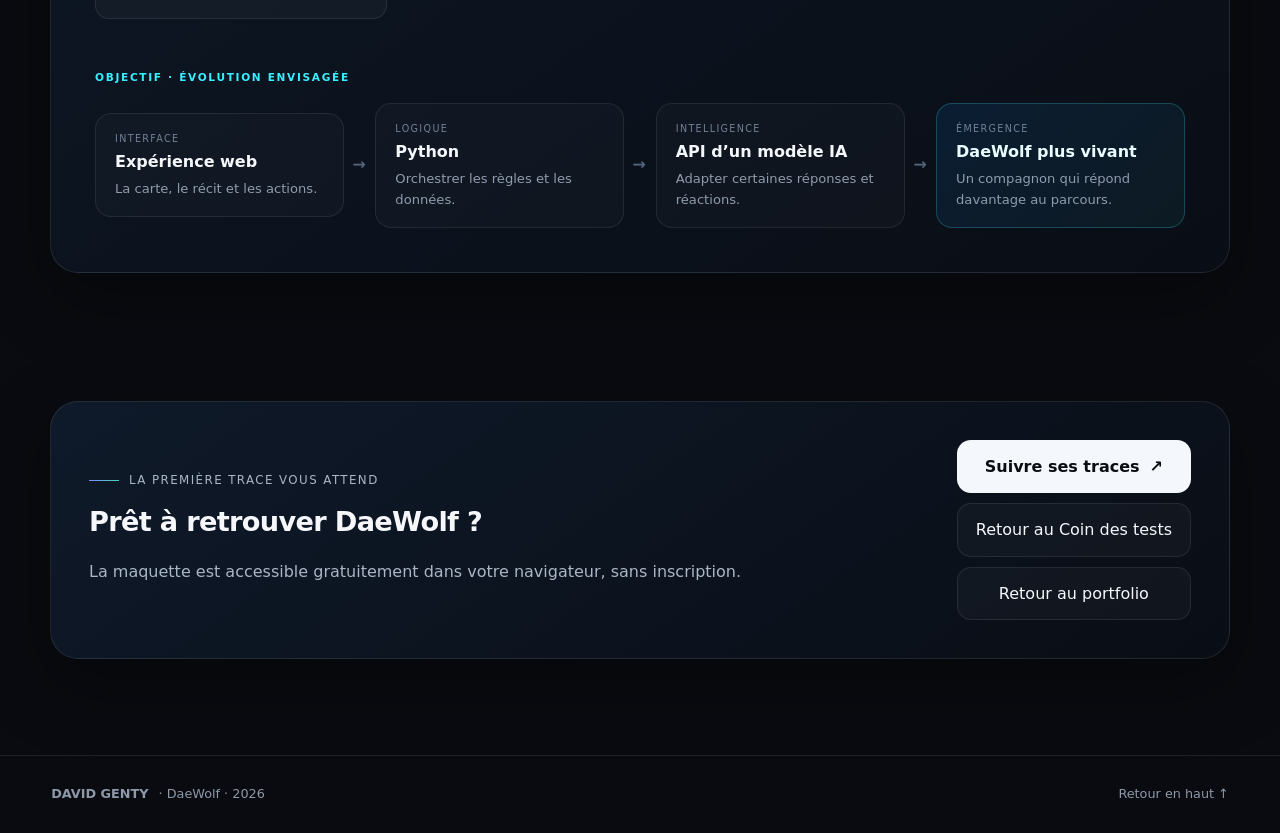
==== commit 8e6a0d46: "Ajoute le lecteur musical de DaeWolf" ====
--- a/daewolf/index.html
+++ b/daewolf/index.html
@@ -7,7 +7,7 @@
   <meta name="theme-color" content="#090b10" />
   <title>DaeWolf — Une expérience narrative interactive</title>
   <link rel="stylesheet" href="../styles.css" />
-  <link rel="stylesheet" href="daewolf.css?v=20260907-band" />
+  <link rel="stylesheet" href="daewolf.css?v=20260907-audio" />
 </head>
 <body class="daewolf-page">
   <div class="ambient ambient-one" aria-hidden="true"></div>
@@ -57,17 +57,63 @@
         </div>
       </div>
 
-      <div class="dw-portrait-wrap reveal" aria-label="DaeWolf, compagnon numérique du projet">
-        <div class="dw-orbit" aria-hidden="true"></div>
-        <span class="dw-word word-one">EXPLORER</span>
-        <span class="dw-word word-two">OBSERVER</span>
-        <span class="dw-word word-three">COMPRENDRE</span>
-        <img src="images/daewolf-portrait.png" alt="DaeWolf debout, les bras croisés, regardant le visiteur avec assurance" />
-        <div class="dw-id-card">
-          <small>COMPAGNON NUMÉRIQUE</small>
-          <strong>DAEWOLF</strong>
-          <span>Une trace à la fois.</span>
-        </div>
+      <div class="dw-visual-stack">
+        <div class="dw-portrait-wrap reveal" aria-label="DaeWolf, compagnon numérique du projet">
+          <div class="dw-orbit" aria-hidden="true"></div>
+          <span class="dw-word word-one">EXPLORER</span>
+          <span class="dw-word word-two">OBSERVER</span>
+          <span class="dw-word word-three">COMPRENDRE</span>
+          <img src="images/daewolf-portrait.png" alt="DaeWolf debout, les bras croisés, regardant le visiteur avec assurance" />
+          <div class="dw-id-card">
+            <small>COMPAGNON NUMÉRIQUE</small>
+            <strong>DAEWOLF</strong>
+            <span>Une trace à la fois.</span>
+          </div>
+        </div>
+
+        <section class="dw-audio-player reveal" data-dw-audio-player aria-label="Lecteur de la musique de DaeWolf">
+          <div class="dw-audio-copy">
+            <small>LA MUSIQUE DE DAEWOLF</small>
+            <p>Si jamais vous perdez sa trace, tendez l’oreille <span aria-hidden="true">→</span></p>
+          </div>
+
+          <div class="dw-audio-console">
+            <audio preload="metadata">
+              <source src="audio/daewolf-theme.ogg" type="audio/ogg" />
+              Votre navigateur ne permet pas de lire cette musique.
+            </audio>
+
+            <div class="dw-audio-transport">
+              <button class="dw-audio-button" type="button" data-audio-action="play" aria-label="Lire la musique" title="Lecture">
+                <span aria-hidden="true">▶</span>
+              </button>
+              <button class="dw-audio-button" type="button" data-audio-action="pause" aria-label="Mettre la musique en pause" title="Pause">
+                <span aria-hidden="true">Ⅱ</span>
+              </button>
+              <button class="dw-audio-button" type="button" data-audio-action="stop" aria-label="Arrêter la musique" title="Arrêt">
+                <span aria-hidden="true">■</span>
+              </button>
+
+              <div class="dw-audio-timeline">
+                <input class="dw-audio-range" type="range" min="0" max="100" value="0" step="0.1" data-audio-progress aria-label="Position dans la musique" />
+                <div class="dw-audio-time" aria-label="Temps de lecture">
+                  <span data-audio-current>00:00</span>
+                  <span data-audio-duration>--:--</span>
+                </div>
+              </div>
+            </div>
+
+            <div class="dw-audio-volume">
+              <span>VOLUME</span>
+              <button type="button" data-audio-action="volume-down" aria-label="Baisser le volume" title="Baisser le volume">−</button>
+              <input class="dw-audio-range" type="range" min="0" max="100" value="70" step="1" data-audio-volume aria-label="Volume de la musique" />
+              <button type="button" data-audio-action="volume-up" aria-label="Monter le volume" title="Monter le volume">+</button>
+              <output data-audio-volume-output>70%</output>
+            </div>
+          </div>
+
+          <span class="dw-audio-status" data-audio-status aria-live="polite">Musique en pause</span>
+        </section>
       </div>
     </section>
 
@@ -254,5 +300,6 @@
   </footer>
 
   <script src="../script.js"></script>
+  <script src="daewolf.js?v=20260907-audio"></script>
 </body>
 </html>
--- a/daewolf/daewolf.css
+++ b/daewolf/daewolf.css
@@ -1,6 +1,7 @@
 .daewolf-page{--wolf-blue:#168cff;--wolf-cyan:#38efff;--wolf-deep:#06152b}
 .daewolf-page .ambient-one{background:#075cff;opacity:.17}.daewolf-page .ambient-two{background:#20d6ff;opacity:.11}
 .dw-hero{min-height:calc(100vh - 79px);display:grid;grid-template-columns:1.05fr .95fr;gap:54px;align-items:center;padding-top:62px;padding-bottom:70px}
+.dw-visual-stack{min-width:0;display:grid;gap:14px}
 .dw-hero-copy{position:relative;z-index:2}.dw-hero h1{max-width:780px;margin:18px 0 25px;font-size:clamp(2.45rem,3.75vw,3.45rem);line-height:1.02;letter-spacing:-.045em;white-space:nowrap}.dw-hero h1 em{font-style:normal;background:linear-gradient(120deg,#f7fbff 0%,var(--wolf-cyan) 40%,#5682ff 100%);-webkit-background-clip:text;background-clip:text;color:transparent}.dw-lead{max-width:720px;color:#b6c2d3;font-size:1.1rem;line-height:1.78}.dw-actions{display:flex;flex-wrap:wrap;gap:12px;margin-top:30px}.dw-status{display:flex;flex-wrap:wrap;gap:10px 22px;margin-top:24px;color:#929fb1;font-size:.82rem}.dw-status span{display:flex;align-items:center;gap:9px}.dw-status i{width:8px;height:8px;border-radius:50%;background:var(--wolf-cyan);box-shadow:0 0 18px var(--wolf-cyan)}
 .dw-portrait-wrap{position:relative;min-height:680px;display:grid;place-items:end center;border-radius:32px;overflow:hidden;background:radial-gradient(circle at 50% 38%,rgba(22,140,255,.22),transparent 37%),linear-gradient(165deg,rgba(12,21,38,.96),rgba(7,11,18,.92));border:1px solid rgba(56,239,255,.17);box-shadow:var(--shadow)}.dw-portrait-wrap:before{content:"";position:absolute;inset:22px;border:1px solid rgba(255,255,255,.055);border-radius:24px}.dw-portrait-wrap:after{content:"";position:absolute;left:8%;right:8%;bottom:0;height:25%;background:radial-gradient(ellipse at bottom,rgba(22,140,255,.22),transparent 68%)}.dw-portrait-wrap img{position:relative;z-index:2;width:min(94%,610px);height:650px;object-fit:contain;object-position:center bottom;filter:drop-shadow(0 18px 30px rgba(0,0,0,.38))}.dw-orbit{position:absolute;top:10%;left:12%;right:12%;aspect-ratio:1;border:1px solid rgba(56,239,255,.13);border-radius:50%;box-shadow:0 0 80px rgba(22,140,255,.08) inset}.dw-orbit:before,.dw-orbit:after{content:"";position:absolute;border:1px dashed rgba(86,130,255,.14);border-radius:50%}.dw-orbit:before{inset:11%}.dw-orbit:after{inset:24%}.dw-word{position:absolute;z-index:3;color:#8ca0b9;font-size:.62rem;letter-spacing:.2em}.word-one{left:7%;top:18%}.word-two{right:5%;top:39%;writing-mode:vertical-rl}.word-three{left:7%;bottom:28%;writing-mode:vertical-rl;transform:rotate(180deg)}.dw-id-card{position:absolute;z-index:4;right:22px;bottom:20px;display:flex;flex-direction:column;min-width:180px;padding:14px 16px;border-radius:15px;background:rgba(5,10,18,.83);border:1px solid rgba(56,239,255,.18);backdrop-filter:blur(12px)}.dw-id-card small{color:#77879d;font-size:.58rem;letter-spacing:.14em}.dw-id-card strong{font-size:1.05rem;letter-spacing:.08em}.dw-id-card span{color:#aab7c8;font-size:.72rem}
 .dw-section{padding-top:92px;padding-bottom:50px}.dw-heading{max-width:none;margin-bottom:38px}.dw-heading h2,.current-copy h2,.future-copy h2,.dw-cta h2{max-width:none;margin:17px 0 20px;font-size:clamp(1.85rem,2.65vw,2.8rem);line-height:1.08;letter-spacing:-.035em;white-space:nowrap}.dw-heading>p:last-child{max-width:760px;color:#a8b4c5;font-size:1.04rem}
@@ -72,6 +73,7 @@
 
 .dw-id-card small{
   justify-self:end;
+  white-space:nowrap;
 }
 
 .dw-id-card strong{
@@ -111,3 +113,220 @@
 
   .dw-id-card strong{padding:0;border:0}
 }
+
+/* Lecteur de la musique de DaeWolf */
+.dw-audio-player{
+  position:relative;
+  display:grid;
+  grid-template-columns:minmax(145px,.8fr) minmax(0,1.4fr);
+  gap:16px;
+  align-items:center;
+  width:100%;
+  padding:16px 18px;
+  border:1px solid rgba(56,239,255,.17);
+  border-radius:22px;
+  overflow:hidden;
+  background:linear-gradient(145deg,rgba(12,23,39,.96),rgba(7,12,21,.96));
+  box-shadow:0 18px 48px rgba(0,0,0,.22);
+}
+
+.dw-audio-player:before{
+  content:"";
+  position:absolute;
+  width:150px;
+  height:150px;
+  right:-70px;
+  bottom:-105px;
+  border-radius:50%;
+  background:radial-gradient(circle,rgba(56,239,255,.13),transparent 68%);
+  pointer-events:none;
+}
+
+.dw-audio-copy{
+  min-width:0;
+  padding-right:16px;
+  border-right:1px solid rgba(56,239,255,.13);
+}
+
+.dw-audio-copy small{
+  color:var(--wolf-cyan);
+  font-size:.58rem;
+  font-weight:750;
+  letter-spacing:.15em;
+  white-space:nowrap;
+}
+
+.dw-audio-copy p{
+  margin:7px 0 0;
+  color:#aebaca;
+  font-size:.78rem;
+  line-height:1.45;
+}
+
+.dw-audio-copy p span{
+  display:inline-block;
+  margin-left:3px;
+  color:var(--wolf-cyan);
+  font-size:1rem;
+  transition:transform .2s ease;
+}
+
+.dw-audio-player:hover .dw-audio-copy p span{transform:translateX(3px)}
+
+.dw-audio-console{
+  position:relative;
+  z-index:1;
+  display:grid;
+  gap:9px;
+  min-width:0;
+}
+
+.dw-audio-transport{
+  display:grid;
+  grid-template-columns:repeat(3,34px) minmax(0,1fr);
+  gap:7px;
+  align-items:center;
+}
+
+.dw-audio-button,
+.dw-audio-volume button{
+  display:grid;
+  place-items:center;
+  padding:0;
+  color:#aebaca;
+  border:1px solid rgba(255,255,255,.1);
+  background:rgba(255,255,255,.035);
+  cursor:pointer;
+  transition:border-color .2s ease,background .2s ease,color .2s ease,transform .2s ease;
+}
+
+.dw-audio-button{
+  width:34px;
+  height:34px;
+  border-radius:11px;
+  font-size:.72rem;
+}
+
+.dw-audio-button:hover,
+.dw-audio-button:focus-visible,
+.dw-audio-button.is-active,
+.dw-audio-volume button:hover,
+.dw-audio-volume button:focus-visible{
+  color:#f4feff;
+  border-color:rgba(56,239,255,.38);
+  background:rgba(56,239,255,.1);
+}
+
+.dw-audio-button:hover,
+.dw-audio-volume button:hover{transform:translateY(-1px)}
+
+.dw-audio-timeline{display:grid;gap:5px;min-width:0}
+
+.dw-audio-range{
+  --range-value:0%;
+  width:100%;
+  height:4px;
+  margin:0;
+  border:0;
+  border-radius:999px;
+  outline:none;
+  appearance:none;
+  -webkit-appearance:none;
+  background:linear-gradient(90deg,var(--wolf-cyan) 0 var(--range-value),rgba(255,255,255,.13) var(--range-value) 100%);
+  cursor:pointer;
+}
+
+.dw-audio-range::-webkit-slider-thumb{
+  width:12px;
+  height:12px;
+  border:2px solid #07101d;
+  border-radius:50%;
+  appearance:none;
+  -webkit-appearance:none;
+  background:var(--wolf-cyan);
+  box-shadow:0 0 0 3px rgba(56,239,255,.12),0 0 14px rgba(56,239,255,.35);
+}
+
+.dw-audio-range::-moz-range-thumb{
+  width:9px;
+  height:9px;
+  border:2px solid #07101d;
+  border-radius:50%;
+  background:var(--wolf-cyan);
+  box-shadow:0 0 0 3px rgba(56,239,255,.12),0 0 14px rgba(56,239,255,.35);
+}
+
+.dw-audio-range:focus-visible{
+  box-shadow:0 0 0 3px rgba(56,239,255,.16);
+}
+
+.dw-audio-time{
+  display:flex;
+  justify-content:space-between;
+  color:#728197;
+  font-size:.55rem;
+  font-variant-numeric:tabular-nums;
+  letter-spacing:.06em;
+}
+
+.dw-audio-volume{
+  display:grid;
+  grid-template-columns:auto 27px minmax(62px,1fr) 27px 39px;
+  gap:7px;
+  align-items:center;
+}
+
+.dw-audio-volume>span{
+  color:#718197;
+  font-size:.54rem;
+  font-weight:700;
+  letter-spacing:.12em;
+}
+
+.dw-audio-volume button{
+  width:27px;
+  height:25px;
+  border-radius:8px;
+  font-size:.95rem;
+}
+
+.dw-audio-volume output{
+  color:#aebaca;
+  font-size:.63rem;
+  font-variant-numeric:tabular-nums;
+  text-align:right;
+}
+
+.dw-audio-status{
+  position:absolute;
+  width:1px;
+  height:1px;
+  padding:0;
+  margin:-1px;
+  overflow:hidden;
+  clip:rect(0,0,0,0);
+  white-space:nowrap;
+  border:0;
+}
+
+@media(max-width:600px){
+  .dw-audio-player{
+    grid-template-columns:1fr;
+    gap:13px;
+    padding:16px;
+  }
+
+  .dw-audio-copy{
+    padding:0 0 12px;
+    border-right:0;
+    border-bottom:1px solid rgba(56,239,255,.13);
+  }
+
+  .dw-audio-copy p{margin-top:5px}
+}
+
+@media(max-width:420px){
+  .dw-audio-transport{grid-template-columns:repeat(3,34px) minmax(0,1fr)}
+  .dw-audio-timeline{grid-column:1 / -1;margin-top:3px}
+  .dw-audio-volume{grid-template-columns:auto 27px minmax(50px,1fr) 27px 39px}
+}
